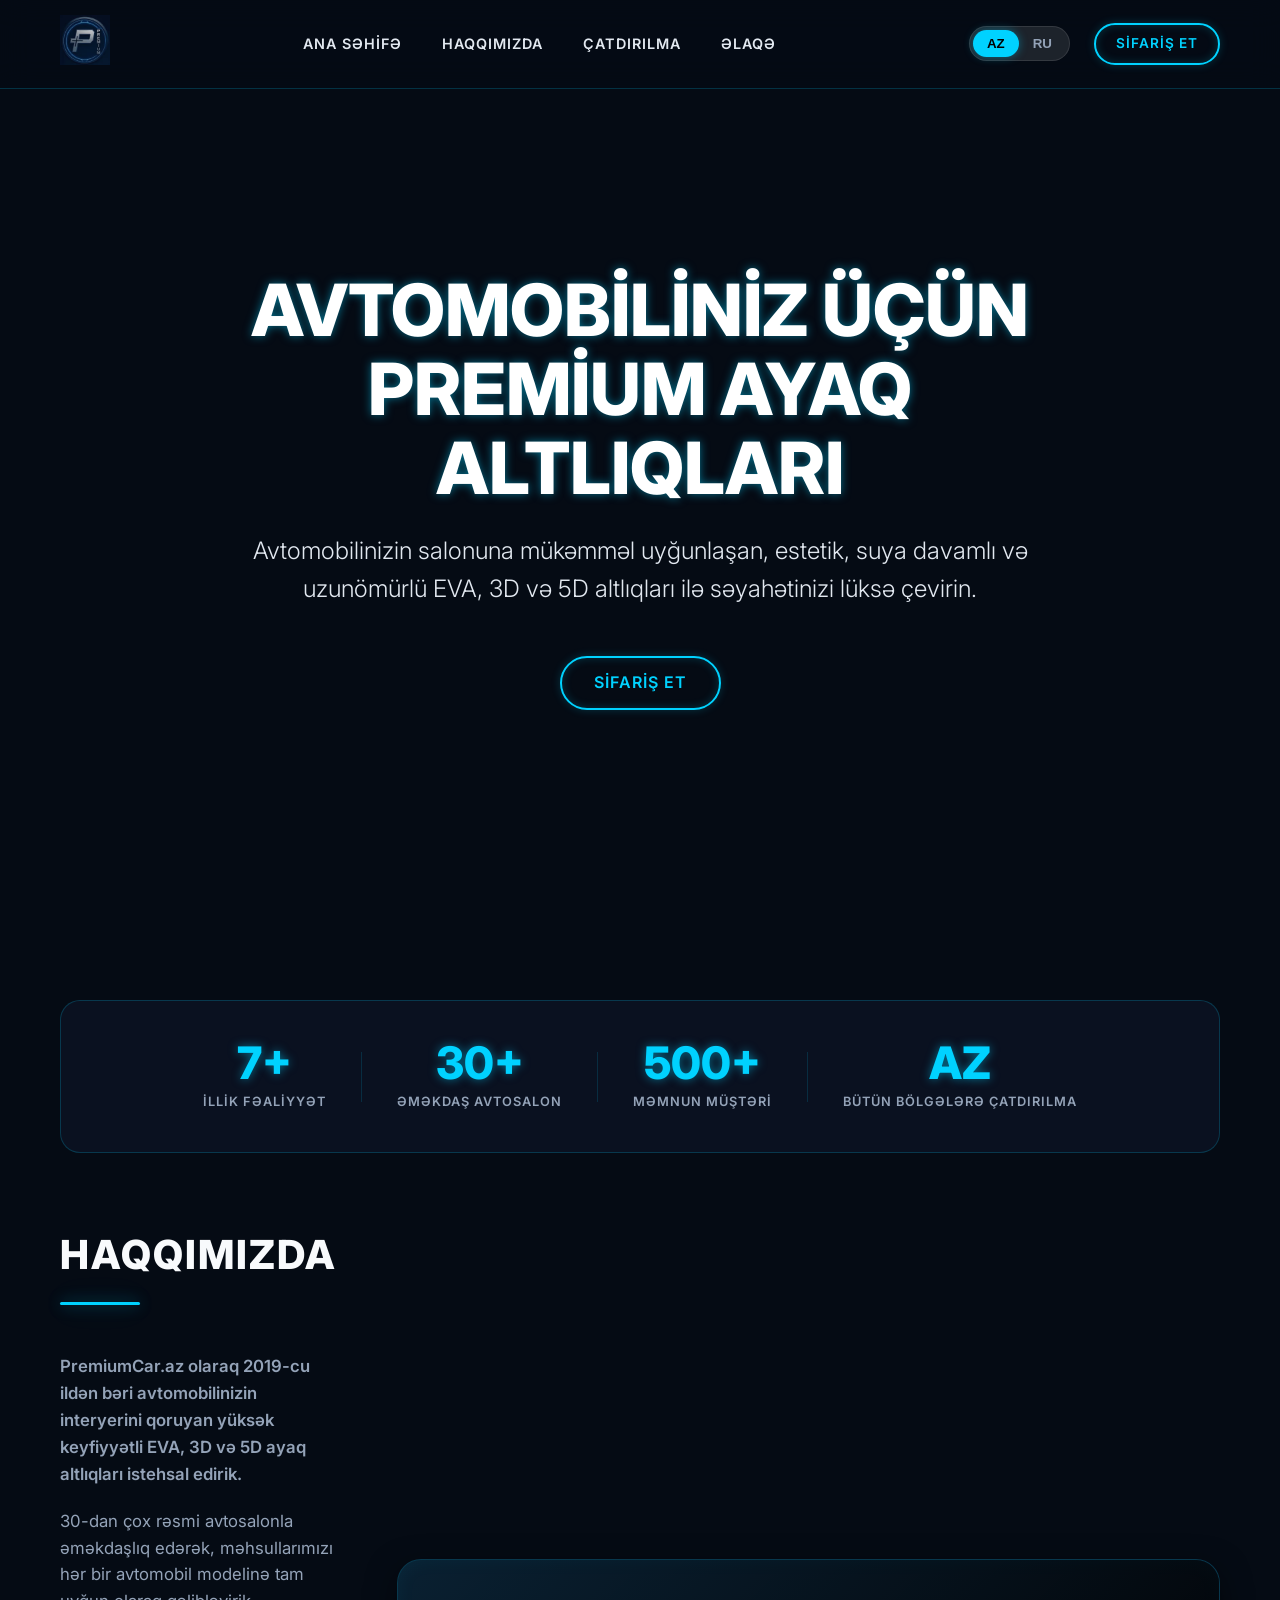
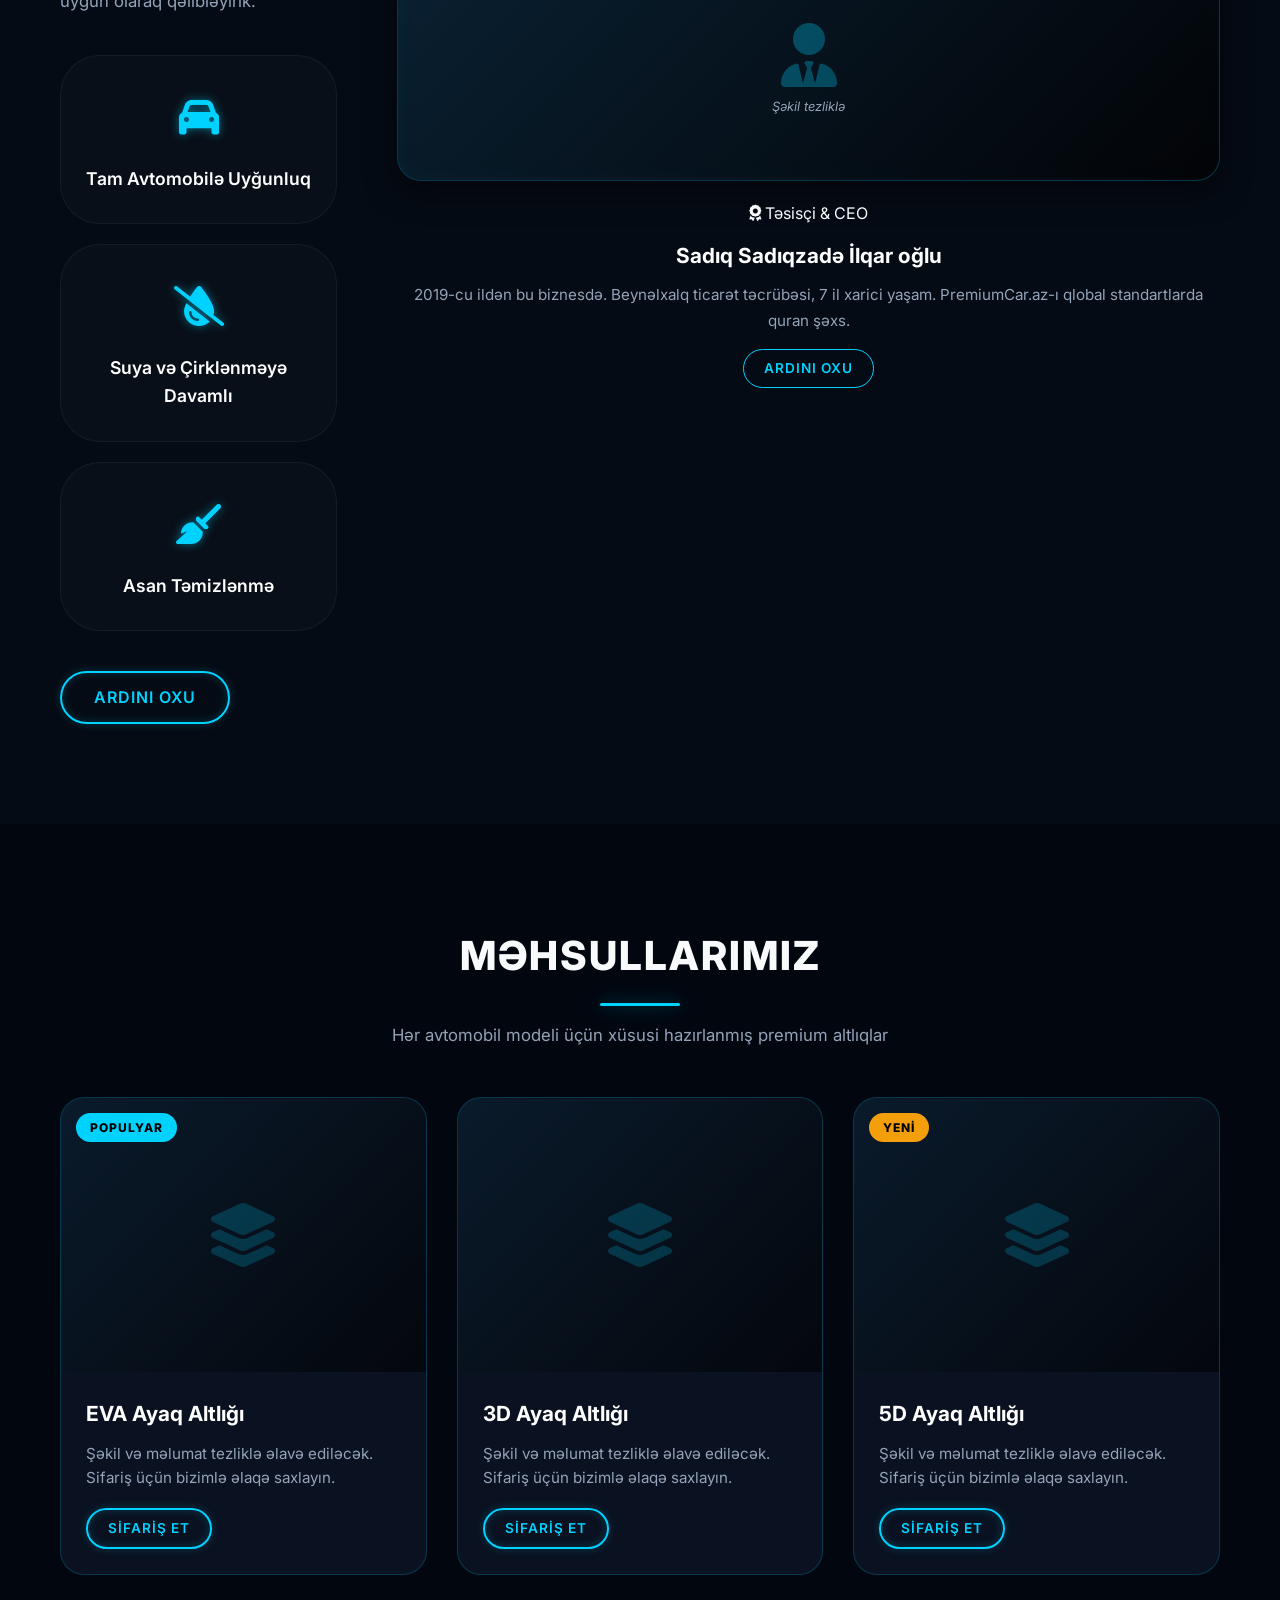
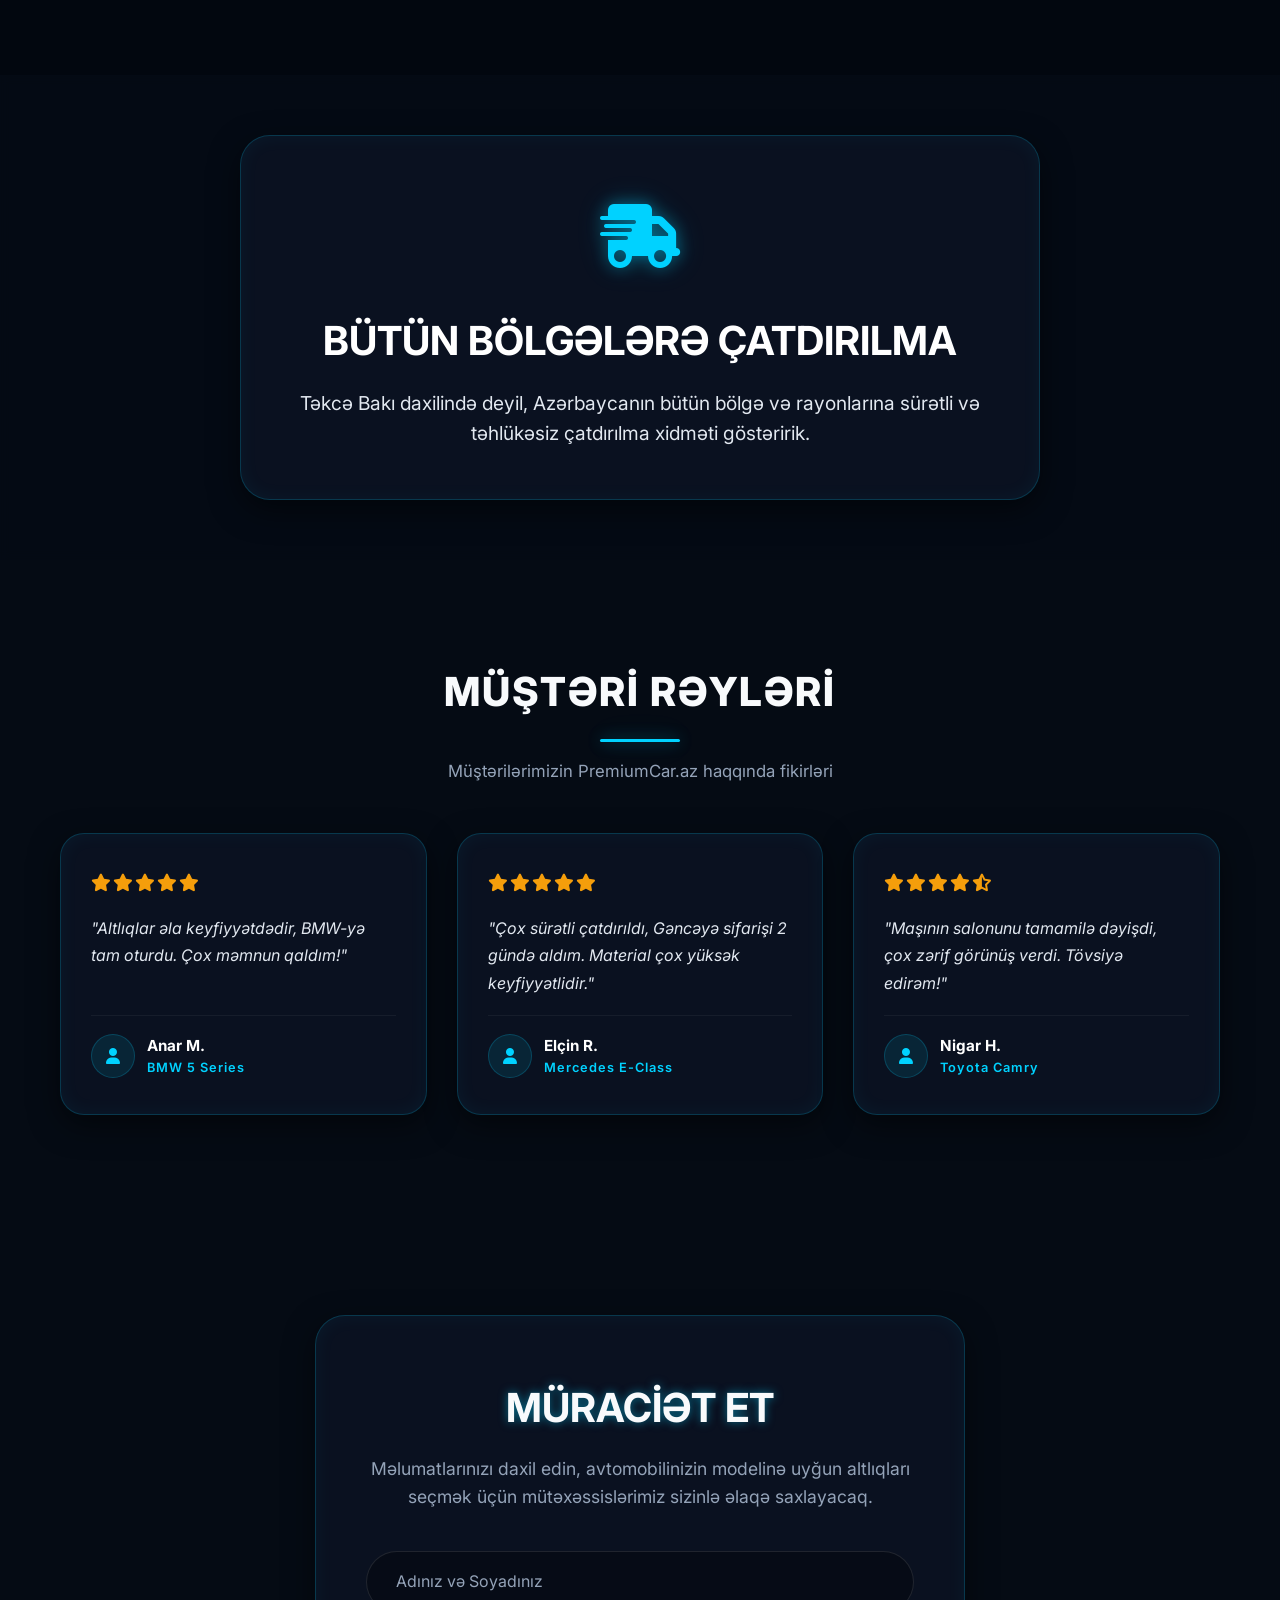
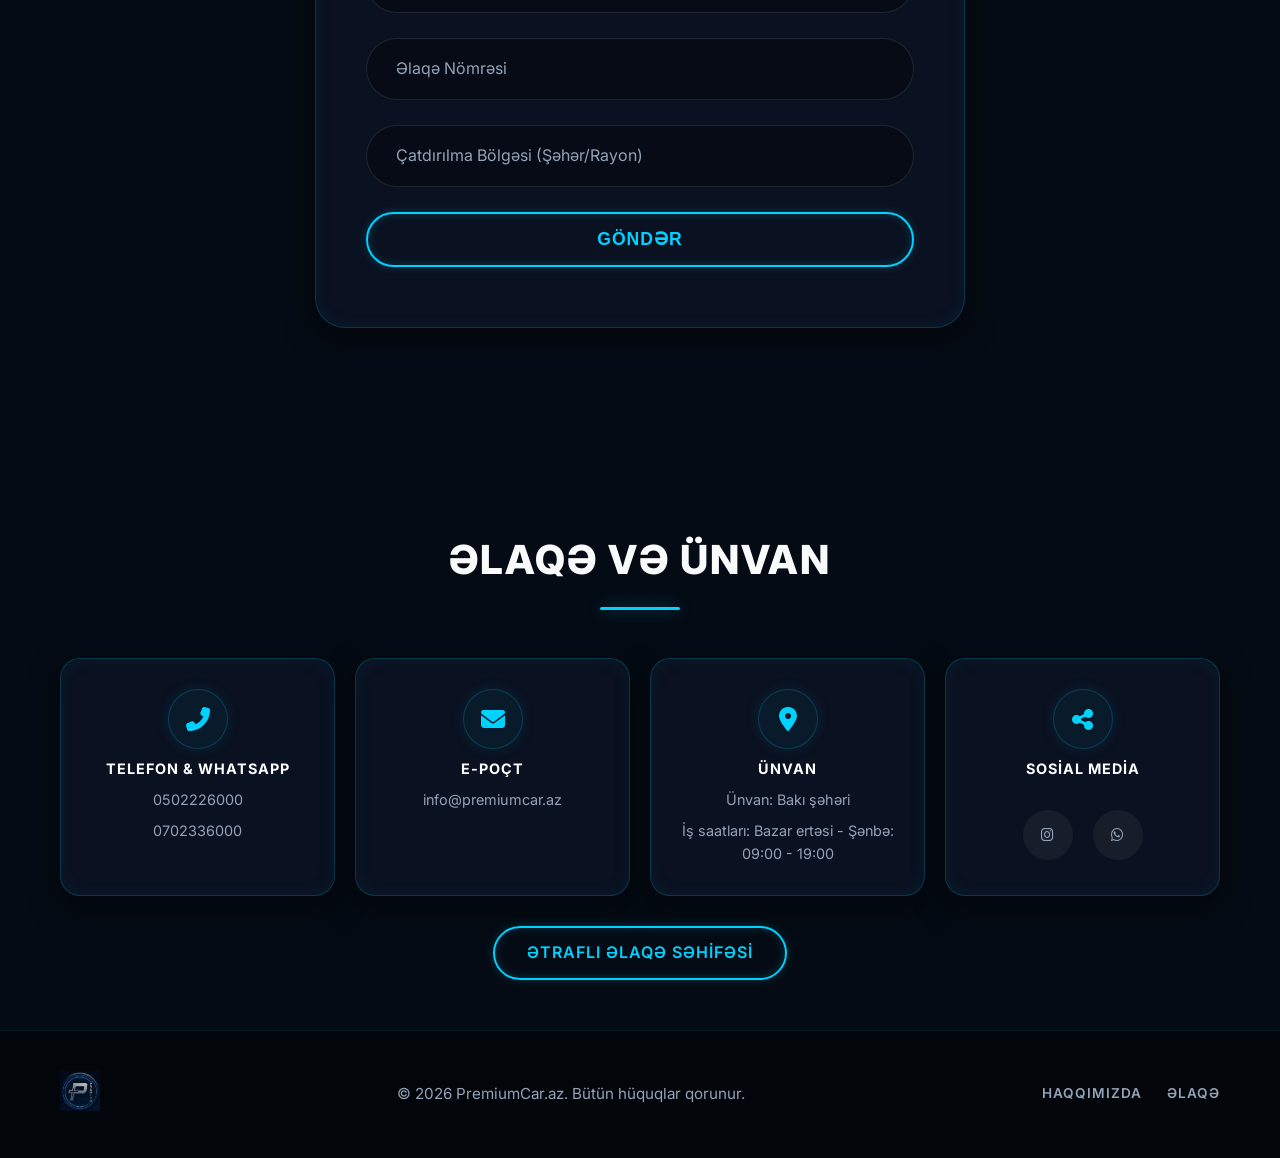
==== index.html @ 5f277016 "Initial commit with fully modernized design, new pages and sections" ====
<!DOCTYPE html>
<html lang="az">
<head>
    <meta charset="UTF-8">
    <meta name="viewport" content="width=device-width, initial-scale=1.0">
    <title>PremiumCar.az - Premium Avtomobil Ayaq Altlıqları</title>
    <meta name="description" content="Avtomobiliniz üçün xüsusi qəliblənmiş, suya davamlı və premium görünüşlü EVA və 3D/5D ayaq altlıqları. Bütün bölgələrə çatdırılma.">
    <link href="https://fonts.googleapis.com/css2?family=Inter:wght@300;400;600;800&display=swap" rel="stylesheet">
    <link rel="stylesheet" href="css/style.css">
    <link rel="stylesheet" href="https://cdnjs.cloudflare.com/ajax/libs/font-awesome/6.4.0/css/all.min.css">
</head>
<body>

    <nav class="navbar">
        <div class="container nav-container">
            <a href="index.html" class="logo">
                <img src="logopremiumcar.jpg" alt="PremiumCar.az Logo" id="brand-logo" onerror="this.style.display='none'; document.getElementById('brand-text').style.display='block';">
                <span id="brand-text" style="display:none;">PremiumCar.az</span>
            </a>
            <ul class="nav-links">
                <li><a href="#home" data-i18n="nav_home">Ana səhifə</a></li>
                <li><a href="about.html" data-i18n="nav_about">Haqqımızda</a></li>
                <li><a href="#delivery" data-i18n="nav_delivery">Çatdırılma</a></li>
                <li><a href="contact.html" data-i18n="nav_contact">Əlaqə</a></li>
            </ul>
            <div class="nav-actions">
                <div class="lang-switch">
                    <button class="lang-btn active" data-lang="az">AZ</button>
                    <button class="lang-btn" data-lang="ru">RU</button>
                </div>
                <a href="#order" class="btn-primary btn-sm" data-i18n="nav_order">Sifariş Et</a>
                <button class="mobile-menu-btn"><i class="fas fa-bars"></i></button>
            </div>
        </div>
    </nav>

    <!-- HERO -->
    <header class="hero" id="home">
        <div class="hero-overlay"></div>
        <div class="container hero-content">
            <h1 data-i18n="hero_title" class="glow-text">Avtomobiliniz Üçün Premium Ayaq Altlıqları</h1>
            <p data-i18n="hero_subtitle">Avtomobilinizin salonuna mükəmməl uyğunlaşan, estetik, suya davamlı və uzunömürlü EVA, 3D və 5D altlıqları ilə səyahətinizi lüksə çevirin.</p>
            <a href="#order" class="btn-primary btn-lg" data-i18n="hero_btn">Sifariş Et</a>
        </div>
    </header>

    <!-- HAQQIMIZDA (Ana Səhifə Preview) -->
    <section class="about dark-section" id="about">
        <div class="container">
            <!-- Stats Row -->
            <div class="home-stats">
                <div class="home-stat">
                    <span class="home-stat-num glow-text">7+</span>
                    <span class="home-stat-label" data-i18n="stat_years">İllik Fəaliyyət</span>
                </div>
                <div class="home-stat-divider"></div>
                <div class="home-stat">
                    <span class="home-stat-num glow-text">30+</span>
                    <span class="home-stat-label" data-i18n="stat_salons">Əməkdaş Avtosalon</span>
                </div>
                <div class="home-stat-divider"></div>
                <div class="home-stat">
                    <span class="home-stat-num glow-text">500+</span>
                    <span class="home-stat-label" data-i18n="stat_clients">Məmnun Müştəri</span>
                </div>
                <div class="home-stat-divider"></div>
                <div class="home-stat">
                    <span class="home-stat-num glow-text">AZ</span>
                    <span class="home-stat-label" data-i18n="stat_region">Bütün Bölgələr</span>
                </div>
            </div>

            <!-- About Content -->
            <div class="about-content">
                <div class="about-text">
                    <h2 class="section-title text-left" data-i18n="about_title">Haqqımızda</h2>
                    <p data-i18n="about_desc1" class="text-lead">PremiumCar.az olaraq 2019-cu ildən bəri avtomobilinizin interyerini qoruyan yüksək keyfiyyətli EVA, 3D və 5D ayaq altlıqları istehsal edirik.</p>
                    <p data-i18n="about_desc2">30-dan çox rəsmi avtosalonla əməkdaşlıq edərək, məhsullarımızı hər bir avtomobil modelinə tam uyğun olaraq qəlibləyirik. Ölkənin rəsmi distribyutorları ilə birgə fəaliyyət göstəririk.</p>
                    <div class="features-grid">
                        <div class="feature-card">
                            <div class="f-icon"><i class="fas fa-car"></i></div>
                            <h4 data-i18n="feat_1">Tam Avtomobilə Uyğunluq</h4>
                        </div>
                        <div class="feature-card">
                            <div class="f-icon"><i class="fas fa-tint-slash"></i></div>
                            <h4 data-i18n="feat_2">Suya və Çirklənməyə Davamlı</h4>
                        </div>
                        <div class="feature-card">
                            <div class="f-icon"><i class="fas fa-broom"></i></div>
                            <h4 data-i18n="feat_3">Asan Təmizlənmə</h4>
                        </div>
                    </div>
                    <div style="margin-top: 2.5rem;">
                        <a href="about.html" class="btn-primary" data-i18n="read_more_btn">Ardını Oxu</a>
                    </div>
                </div>

                <!-- Founder Preview -->
                <div class="founder-preview">
                    <div class="founder-preview-photo neon-border">
                        <div class="founder-preview-placeholder">
                            <i class="fas fa-user-tie"></i>
                            <span data-i18n="founder_photo_hint">Şəkil tezliklə</span>
                        </div>
                    </div>
                    <div class="founder-preview-info">
                        <div class="founder-badge" style="margin-bottom:12px;">
                            <i class="fas fa-award"></i>
                            <span data-i18n="founder_role">Təsisçi &amp; CEO</span>
                        </div>
                        <h3 class="founder-preview-name" data-i18n="about_founder_name">Sadıq Sadıqzadə İlqar oğlu</h3>
                        <p data-i18n="founder_short_bio">2019-cu ildən bu biznesdə. Beynəlxalq ticarət təcrübəsi, 7 il xarici yaşam. PremiumCar.az-ı qlobal standartlarda quran şəxs.</p>
                        <a href="about.html#founder" class="btn-outline-mini" data-i18n="read_more_btn">Ardını Oxu</a>
                    </div>
                </div>
            </div>
        </div>
    </section>

    <!-- MƏHSULLARIMIZ -->
    <section class="products-section" id="products">
        <div class="container">
            <h2 class="section-title" data-i18n="products_title">Məhsullarımız</h2>
            <p class="section-subtitle" data-i18n="products_subtitle">Hər avtomobil modeli üçün xüsusi hazırlanmış premium altlıqlar</p>
            <div class="products-grid">

                <div class="product-card-new">
                    <div class="product-img-wrap">
                        <div class="product-img-placeholder"><i class="fas fa-layer-group"></i></div>
                        <div class="product-badge" data-i18n="prod_badge_popular">Populyar</div>
                    </div>
                    <div class="product-card-body">
                        <h3 data-i18n="prod1_name">EVA Ayaq Altlığı</h3>
                        <p data-i18n="prod1_desc">Şəkil və məlumat tezliklə əlavə ediləcək. Sifariş üçün bizimlə əlaqə saxlayın.</p>
                        <a href="#order" class="btn-primary btn-sm" data-i18n="nav_order">Sifariş Et</a>
                    </div>
                </div>

                <div class="product-card-new">
                    <div class="product-img-wrap">
                        <div class="product-img-placeholder"><i class="fas fa-layer-group"></i></div>
                    </div>
                    <div class="product-card-body">
                        <h3 data-i18n="prod2_name">3D Ayaq Altlığı</h3>
                        <p data-i18n="prod2_desc">Şəkil və məlumat tezliklə əlavə ediləcək. Sifariş üçün bizimlə əlaqə saxlayın.</p>
                        <a href="#order" class="btn-primary btn-sm" data-i18n="nav_order">Sifariş Et</a>
                    </div>
                </div>

                <div class="product-card-new">
                    <div class="product-img-wrap">
                        <div class="product-img-placeholder"><i class="fas fa-layer-group"></i></div>
                        <div class="product-badge product-badge-new" data-i18n="prod_badge_new">Yeni</div>
                    </div>
                    <div class="product-card-body">
                        <h3 data-i18n="prod3_name">5D Ayaq Altlığı</h3>
                        <p data-i18n="prod3_desc">Şəkil və məlumat tezliklə əlavə ediləcək. Sifariş üçün bizimlə əlaqə saxlayın.</p>
                        <a href="#order" class="btn-primary btn-sm" data-i18n="nav_order">Sifariş Et</a>
                    </div>
                </div>

            </div>
        </div>
    </section>

    <!-- ÇATDIRILMA -->
    <section class="delivery" id="delivery">
        <div class="container">
            <div class="delivery-box neon-border">
                <div class="delivery-icon"><i class="fas fa-truck-fast"></i></div>
                <h2 data-i18n="delivery_title">Bütün Bölgələrə Çatdırılma</h2>
                <p data-i18n="delivery_desc">Təkcə Bakı daxilində deyil, Azərbaycanın bütün bölgə və rayonlarına sürətli və təhlükəsiz çatdırılma xidməti göstəririk.</p>
            </div>
        </div>
    </section>

    <!-- MÜŞTƏRİ RƏYLƏRİ -->
    <section class="reviews-section" id="reviews">
        <div class="container">
            <h2 class="section-title" data-i18n="reviews_title">Müştəri Rəyləri</h2>
            <p class="section-subtitle" data-i18n="reviews_subtitle">Müştərilərimizin PremiumCar.az haqqında fikirləri</p>
            <div class="reviews-grid">
                <div class="review-card neon-border">
                    <div class="review-stars">
                        <i class="fas fa-star"></i><i class="fas fa-star"></i><i class="fas fa-star"></i><i class="fas fa-star"></i><i class="fas fa-star"></i>
                    </div>
                    <p class="review-text" data-i18n="review1_text">"Altlıqlar əla keyfiyyətdədir, BMW-yə tam oturdu. Çox məmnun qaldım!"</p>
                    <div class="review-author">
                        <div class="review-avatar"><i class="fas fa-user"></i></div>
                        <div>
                            <div class="review-name" data-i18n="review1_name">Anar M.</div>
                            <div class="review-car" data-i18n="review1_car">BMW 5 Series</div>
                        </div>
                    </div>
                </div>
                <div class="review-card neon-border">
                    <div class="review-stars">
                        <i class="fas fa-star"></i><i class="fas fa-star"></i><i class="fas fa-star"></i><i class="fas fa-star"></i><i class="fas fa-star"></i>
                    </div>
                    <p class="review-text" data-i18n="review2_text">"Çox sürətli çatdırıldı, Gəncəyə sifarişi 2 gündə aldım. Material çox yüksək keyfiyyətlidir."</p>
                    <div class="review-author">
                        <div class="review-avatar"><i class="fas fa-user"></i></div>
                        <div>
                            <div class="review-name" data-i18n="review2_name">Elçin R.</div>
                            <div class="review-car" data-i18n="review2_car">Mercedes E-Class</div>
                        </div>
                    </div>
                </div>
                <div class="review-card neon-border">
                    <div class="review-stars">
                        <i class="fas fa-star"></i><i class="fas fa-star"></i><i class="fas fa-star"></i><i class="fas fa-star"></i><i class="fas fa-star-half-alt"></i>
                    </div>
                    <p class="review-text" data-i18n="review3_text">"Maşının salonunu tamamilə dəyişdi, çox zərif görünüş verdi. Tövsiyə edirəm!"</p>
                    <div class="review-author">
                        <div class="review-avatar"><i class="fas fa-user"></i></div>
                        <div>
                            <div class="review-name" data-i18n="review3_name">Nigar H.</div>
                            <div class="review-car" data-i18n="review3_car">Toyota Camry</div>
                        </div>
                    </div>
                </div>
            </div>
        </div>
    </section>

    <!-- SİFARİŞ -->
    <section class="order dark-section" id="order">
        <div class="container">
            <div class="order-box neon-border">
                <h2 data-i18n="order_title" class="glow-text">Müraciət Et</h2>
                <p data-i18n="order_subtitle">Məlumatlarınızı daxil edin, avtomobilinizin modelinə uyğun altlıqları seçmək üçün mütəxəssislərimiz sizinlə əlaqə saxlayacaq.</p>
                <form id="orderForm" class="order-form">
                    <div class="form-group">
                        <input type="text" id="name" required placeholder=" ">
                        <label for="name" data-i18n="form_name">Adınız və Soyadınız</label>
                    </div>
                    <div class="form-group">
                        <input type="tel" id="phone" required placeholder=" ">
                        <label for="phone" data-i18n="form_phone">Əlaqə Nömrəsi</label>
                    </div>
                    <div class="form-group">
                        <input type="text" id="region" required placeholder=" ">
                        <label for="region" data-i18n="form_region">Çatdırılma Bölgəsi (Şəhər/Rayon)</label>
                    </div>
                    <button type="submit" class="btn-primary btn-block" data-i18n="form_submit">Göndər</button>
                </form>
                <div id="toast" class="toast"><i class="fas fa-check-circle"></i> <span data-i18n="success_msg">Sifarişiniz qəbul olundu! Mütəxəssislərimiz ən qısa zamanda sizinlə əlaqə saxlayacaq.</span></div>
            </div>
        </div>
    </section>

    <!-- ƏLAQƏ (Mini) -->
    <section class="contact" id="contact">
        <div class="container">
            <h2 class="section-title" data-i18n="contact_title">Əlaqə və Ünvan</h2>
            <div class="contact-row">
                <div class="contact-card neon-border">
                    <div class="icon-box"><i class="fas fa-phone-alt"></i></div>
                    <h4>Telefon &amp; WhatsApp</h4>
                    <p><a href="tel:0502226000">0502226000</a></p>
                    <p><a href="tel:0702336000">0702336000</a></p>
                </div>
                <div class="contact-card neon-border">
                    <div class="icon-box"><i class="fas fa-envelope"></i></div>
                    <h4>E-poçt</h4>
                    <p><a href="mailto:info@premiumcar.az">info@premiumcar.az</a></p>
                </div>
                <div class="contact-card neon-border">
                    <div class="icon-box"><i class="fas fa-map-marker-alt"></i></div>
                    <h4>Ünvan</h4>
                    <p data-i18n="address_text">Bakı şəhəri</p>
                    <p data-i18n="hours_text">B.e. – Şənbə: 09:00–19:00</p>
                </div>
                <div class="contact-card neon-border">
                    <div class="icon-box"><i class="fas fa-share-alt"></i></div>
                    <h4 data-i18n="social_title">Sosial Media</h4>
                    <div class="social-links" style="justify-content:center; margin-top:12px;">
                        <a href="https://www.instagram.com/premiumcar.az/" target="_blank" class="social-icon"><i class="fab fa-instagram"></i></a>
                        <a href="https://wa.me/994502226000" target="_blank" class="social-icon"><i class="fab fa-whatsapp"></i></a>
                    </div>
                </div>
            </div>
            <div style="text-align:center; margin-top:30px;">
                <a href="contact.html" class="btn-primary" data-i18n="contact_full_page">Ətraflı Əlaqə Səhifəsi</a>
            </div>
        </div>
    </section>

    <footer>
        <div class="container">
            <div class="footer-inner">
                <div class="footer-logo">
                    <img src="logopremiumcar.jpg" alt="PremiumCar.az" style="height:40px; mix-blend-mode:screen;">
                </div>
                <p data-i18n="footer_text">© 2026 PremiumCar.az. Bütün hüquqlar qorunur.</p>
                <div class="footer-links">
                    <a href="about.html" data-i18n="nav_about">Haqqımızda</a>
                    <a href="contact.html" data-i18n="nav_contact">Əlaqə</a>
                </div>
            </div>
        </div>
    </footer>

    <script src="js/lang.js"></script>
    <script src="js/main.js"></script>
</body>
</html>
---- css/style.css ----
:root {
    --primary-color: #00d2ff;
    --primary-hover: #00b0d6;
    --secondary-color: #e2e8f0;
    --text-main: #f8fafc;
    --text-light: #94a3b8;
    --bg-dark: #050b14;
    --bg-card: #0a1120;
    --glass-bg: rgba(5, 11, 20, 0.85);
    --glass-border: rgba(0, 210, 255, 0.2);
    --neon-glow: 0 0 15px rgba(0, 210, 255, 0.4), 0 0 30px rgba(0, 210, 255, 0.2);
    --shadow-md: 0 10px 20px rgba(0, 0, 0, 0.5);
}

* {
    margin: 0;
    padding: 0;
    box-sizing: border-box;
}

body {
    font-family: 'Inter', sans-serif;
    color: var(--text-main);
    background-color: var(--bg-dark);
    line-height: 1.6;
    overflow-x: hidden;
}

a {
    text-decoration: none;
    color: inherit;
    transition: all 0.3s ease;
}

ul {
    list-style: none;
}

.container {
    width: 100%;
    max-width: 1200px;
    margin: 0 auto;
    padding: 0 20px;
}

.section-title {
    text-align: center;
    font-size: 2.5rem;
    font-weight: 800;
    margin-bottom: 3rem;
    color: var(--text-main);
    position: relative;
    text-transform: uppercase;
    letter-spacing: 2px;
}

.section-title.text-left {
    text-align: left;
}

.section-title::after {
    content: '';
    display: block;
    width: 80px;
    height: 3px;
    background: var(--primary-color);
    margin: 15px auto 0;
    border-radius: 2px;
    box-shadow: var(--neon-glow);
}

.section-title.text-left::after {
    margin: 15px 0 0 0;
}

.glow-text {
    text-shadow: 0 0 10px rgba(0, 210, 255, 0.5);
}

/* Navbar */
.navbar {
    position: fixed;
    top: 0;
    left: 0;
    width: 100%;
    background: var(--glass-bg);
    backdrop-filter: blur(15px);
    -webkit-backdrop-filter: blur(15px);
    border-bottom: 1px solid var(--glass-border);
    z-index: 1000;
    padding: 15px 0;
    transition: all 0.3s ease;
}

.nav-container {
    display: flex;
    justify-content: space-between;
    align-items: center;
}

.logo img {
    height: 50px;
    max-width: 180px;
    object-fit: contain;
    mix-blend-mode: screen;
}

#brand-text {
    font-size: 1.5rem;
    font-weight: 800;
    color: var(--primary-color);
    text-shadow: var(--neon-glow);
}

.nav-links {
    display: flex;
    gap: 2.5rem;
}

.nav-links a {
    font-weight: 600;
    color: var(--secondary-color);
    text-transform: uppercase;
    font-size: 0.9rem;
    letter-spacing: 1px;
}

.nav-links a:hover {
    color: var(--primary-color);
    text-shadow: 0 0 8px rgba(0, 210, 255, 0.6);
}

.nav-actions {
    display: flex;
    align-items: center;
    gap: 1.5rem;
}

.lang-switch {
    display: flex;
    background: rgba(255, 255, 255, 0.1);
    border-radius: 20px;
    padding: 3px;
    border: 1px solid rgba(255, 255, 255, 0.1);
}

.lang-btn {
    background: none;
    border: none;
    padding: 6px 14px;
    border-radius: 18px;
    font-weight: 600;
    cursor: pointer;
    color: var(--text-light);
    transition: all 0.3s;
}

.lang-btn.active {
    background: var(--primary-color);
    color: #000;
    box-shadow: 0 0 10px rgba(0, 210, 255, 0.4);
}

.btn-primary {
    background: transparent;
    color: var(--primary-color);
    padding: 12px 32px;
    border-radius: 50px;
    font-weight: 600;
    display: inline-block;
    border: 2px solid var(--primary-color);
    cursor: pointer;
    transition: all 0.3s;
    text-transform: uppercase;
    letter-spacing: 1px;
    box-shadow: 0 0 10px rgba(0, 210, 255, 0.2) inset, 0 0 10px rgba(0, 210, 255, 0.2);
}

.btn-primary:hover {
    background: var(--primary-color);
    color: #000;
    box-shadow: 0 0 20px rgba(0, 210, 255, 0.6);
    transform: translateY(-2px);
}

.btn-sm {
    padding: 8px 20px;
    font-size: 0.85rem;
}

.btn-block {
    width: 100%;
    text-align: center;
    padding: 15px;
    font-size: 1.1rem;
}

.mobile-menu-btn {
    display: none;
    background: none;
    border: none;
    font-size: 1.8rem;
    color: var(--primary-color);
    cursor: pointer;
}

/* Hero Section */
.hero {
    height: 100vh;
    min-height: 700px;
    background: url('https://images.unsplash.com/photo-1603584173870-7f23fdae1b7a?ixlib=rb-4.0.3&auto=format&fit=crop&w=1920&q=80') center/cover no-repeat;
    position: relative;
    display: flex;
    align-items: center;
    justify-content: center;
    text-align: center;
    padding-top: 80px;
}

.hero-overlay {
    position: absolute;
    top: 0;
    left: 0;
    width: 100%;
    height: 100%;
    background: radial-gradient(circle at center, rgba(5, 11, 20, 0.6) 0%, rgba(5, 11, 20, 0.95) 100%);
}

.hero-content {
    position: relative;
    z-index: 1;
    max-width: 900px;
}

.hero h1 {
    font-size: 4.5rem;
    font-weight: 800;
    margin-bottom: 1.5rem;
    line-height: 1.1;
    text-transform: uppercase;
    color: #fff;
    animation: fadeInUp 1s ease;
}

.hero p {
    font-size: 1.5rem;
    margin-bottom: 3rem;
    color: var(--secondary-color);
    font-weight: 300;
    animation: fadeInUp 1s ease 0.2s;
    animation-fill-mode: both;
}

/* Dark Sections */
.dark-section {
    padding: 100px 0;
    background: var(--bg-dark);
}

.neon-border {
    border: 1px solid var(--glass-border);
    box-shadow: inset 0 0 20px rgba(0, 210, 255, 0.05), 0 10px 30px rgba(0,0,0,0.5);
    background: var(--bg-card);
    border-radius: 12px;
}

/* About Section */
.about-content {
    display: flex;
    align-items: center;
    gap: 60px;
}

.about-text {
    flex: 1;
}

.text-lead {
    font-size: 1.25rem;
    color: #fff;
    margin-bottom: 20px;
    font-weight: 600;
}

.about-text p {
    margin-bottom: 20px;
    color: var(--text-light);
    font-size: 1.05rem;
}

.features-grid {
    display: grid;
    grid-template-columns: repeat(auto-fit, minmax(200px, 1fr));
    gap: 20px;
    margin-top: 40px;
}

.feature-card {
    background: rgba(255,255,255,0.02);
    padding: 30px 25px;
    border-radius: 40px;
    border: 1px solid rgba(255,255,255,0.05);
    text-align: center;
    transition: all 0.3s;
}

.feature-card:hover {
    border-color: var(--primary-color);
    box-shadow: var(--neon-glow);
    transform: translateY(-5px);
}

.f-icon {
    font-size: 2.5rem;
    color: var(--primary-color);
    margin-bottom: 15px;
    text-shadow: 0 0 10px rgba(0,210,255,0.5);
}

.feature-card h4 {
    color: #fff;
    font-size: 1.1rem;
    font-weight: 600;
}

.about-image {
    flex: 1;
}

.image-placeholder {
    width: 100%;
    height: 450px;
    display: flex;
    align-items: center;
    justify-content: center;
    background: linear-gradient(135deg, rgba(0,210,255,0.1), rgba(0,0,0,0.8));
    position: relative;
    overflow: hidden;
    border-radius: 30px;
}

.image-placeholder::before {
    content: '';
    position: absolute;
    width: 200%;
    height: 100%;
    background: linear-gradient(to right, transparent, rgba(0,210,255,0.1), transparent);
    animation: shine 4s infinite linear;
}

.glow-icon {
    font-size: 8rem;
    color: rgba(0,210,255,0.2);
    text-shadow: var(--neon-glow);
}

/* Delivery Section */
.delivery {
    padding: 60px 0;
    background: url('https://images.unsplash.com/photo-1555520849-c09a8eb744fe?ixlib=rb-4.0.3&auto=format&fit=crop&w=1920&q=80') center/cover no-repeat;
    position: relative;
}

.delivery::before {
    content: '';
    position: absolute;
    top: 0; left: 0; width: 100%; height: 100%;
    background: rgba(5, 11, 20, 0.85);
    backdrop-filter: blur(5px);
}

.delivery-box {
    position: relative;
    max-width: 800px;
    margin: 0 auto;
    padding: 50px;
    text-align: center;
    z-index: 1;
    border-radius: 30px;
}

.delivery-icon {
    font-size: 4rem;
    color: var(--primary-color);
    margin-bottom: 20px;
    text-shadow: var(--neon-glow);
}

.delivery-box h2 {
    font-size: 2.5rem;
    color: #fff;
    margin-bottom: 15px;
    text-transform: uppercase;
}

.delivery-box p {
    font-size: 1.2rem;
    color: var(--secondary-color);
}

/* Order Section */
.order {
    padding: 100px 0;
}

.order-box {
    max-width: 650px;
    margin: 0 auto;
    padding: 60px 50px;
    text-align: center;
    border-radius: 30px;
}

.order-box h2 {
    font-size: 2.5rem;
    margin-bottom: 15px;
    text-transform: uppercase;
}

.order-box p {
    color: var(--text-light);
    margin-bottom: 40px;
    font-size: 1.1rem;
}

.order-form {
    display: flex;
    flex-direction: column;
    gap: 25px;
}

.form-group {
    position: relative;
}

.form-group input {
    width: 100%;
    padding: 20px 25px;
    border: 1px solid rgba(255,255,255,0.1);
    border-radius: 50px;
    font-size: 1rem;
    font-family: inherit;
    background: rgba(0,0,0,0.3);
    color: #fff;
    transition: all 0.3s;
    outline: none;
}

.form-group input:focus {
    border-color: var(--primary-color);
    background: rgba(0,210,255,0.05);
    box-shadow: 0 0 10px rgba(0,210,255,0.2);
}

.form-group label {
    position: absolute;
    left: 25px;
    top: 50%;
    transform: translateY(-50%);
    color: var(--text-light);
    pointer-events: none;
    transition: all 0.3s;
    background: transparent;
    padding: 0 5px;
}

.form-group input:focus ~ label,
.form-group input:not(:placeholder-shown) ~ label {
    top: 0;
    font-size: 0.85rem;
    color: var(--primary-color);
    background: var(--bg-card);
    font-weight: 600;
    letter-spacing: 1px;
    border-radius: 10px;
}

.toast {
    display: flex;
    align-items: center;
    justify-content: center;
    gap: 10px;
    background: rgba(0, 210, 255, 0.1);
    border: 1px solid var(--primary-color);
    color: var(--primary-color);
    padding: 15px 20px;
    border-radius: 4px;
    margin-top: 20px;
    font-weight: 600;
    opacity: 0;
    transform: translateY(20px);
    transition: all 0.4s ease;
    pointer-events: none;
    position: absolute;
    width: 100%;
    box-shadow: var(--neon-glow);
}

.toast.show {
    opacity: 1;
    transform: translateY(0);
    position: relative;
}

/* Contact Section */
.contact {
    padding: 100px 0 50px;
    background: var(--bg-dark);
}

.contact-info {
    max-width: 800px;
    margin: 0 auto;
    padding: 50px;
    display: grid;
    grid-template-columns: repeat(auto-fit, minmax(250px, 1fr));
    gap: 40px;
    border-radius: 30px;
}

.contact-item {
    display: flex;
    flex-direction: column;
    align-items: center;
    text-align: center;
    gap: 15px;
}

.icon-box {
    width: 60px;
    height: 60px;
    background: rgba(0,210,255,0.05);
    color: var(--primary-color);
    border-radius: 50%;
    display: flex;
    align-items: center;
    justify-content: center;
    font-size: 1.5rem;
    border: 1px solid rgba(0,210,255,0.2);
    box-shadow: 0 0 15px rgba(0,210,255,0.1);
    transition: all 0.3s;
}

.contact-item:hover .icon-box {
    background: var(--primary-color);
    color: #000;
    box-shadow: var(--neon-glow);
    transform: scale(1.1);
}

.contact-item h4 {
    font-size: 1.1rem;
    color: #fff;
    text-transform: uppercase;
    letter-spacing: 1px;
}

.contact-item p, .contact-item a {
    color: var(--text-light);
}

.contact-item a:hover {
    color: var(--primary-color);
}

.social-links {
    grid-column: 1 / -1;
    display: flex;
    justify-content: center;
    gap: 20px;
    margin-top: 10px;
    padding-top: 10px;
}

.social-icon {
    width: 50px;
    height: 50px;
    background: rgba(255,255,255,0.05);
    border-radius: 50%;
    display: flex;
    align-items: center;
    justify-content: center;
    font-size: 1.5rem;
    color: var(--secondary-color);
    transition: all 0.3s;
    border: 1px solid transparent;
}

.social-icon:hover {
    background: rgba(0,210,255,0.1);
    border-color: var(--primary-color);
    color: var(--primary-color);
    box-shadow: var(--neon-glow);
    transform: translateY(-5px);
}

/* Footer */
footer {
    background: #02050a;
    color: var(--text-light);
    padding: 40px 0;
    border-top: 1px solid rgba(0, 210, 255, 0.1);
    font-size: 0.95rem;
}

.footer-inner {
    display: flex;
    align-items: center;
    justify-content: space-between;
    gap: 20px;
    flex-wrap: wrap;
}

.footer-links { display: flex; gap: 25px; }
.footer-links a { color: var(--text-light); font-size: 0.85rem; font-weight: 600; letter-spacing: 1px; text-transform: uppercase; transition: color 0.3s; }
.footer-links a:hover { color: var(--primary-color); }

/* HOME STATS */
.home-stats {
    display: flex;
    align-items: center;
    justify-content: center;
    background: var(--bg-card);
    border: 1px solid var(--glass-border);
    border-radius: 20px;
    padding: 30px 20px;
    margin-bottom: 70px;
    flex-wrap: wrap;
}

.home-stat { display: flex; flex-direction: column; align-items: center; padding: 10px 35px; gap: 6px; }
.home-stat-num { font-size: 2.8rem; font-weight: 800; color: var(--primary-color); line-height: 1; }
.home-stat-label { font-size: 0.8rem; color: var(--text-light); text-transform: uppercase; letter-spacing: 1px; font-weight: 600; text-align: center; }
.home-stat-divider { width: 1px; height: 50px; background: rgba(0,210,255,0.15); }

/* FOUNDER PREVIEW */
.founder-preview { display: flex; flex-direction: column; gap: 20px; align-items: center; }
.founder-preview-photo { width: 100%; border-radius: 24px; overflow: hidden; }
.founder-preview-placeholder { width: 100%; min-height: 220px; display: flex; flex-direction: column; align-items: center; justify-content: center; gap: 10px; background: linear-gradient(135deg, rgba(0,210,255,0.08), rgba(0,0,0,0.8)); padding: 30px; }
.founder-preview-placeholder i { font-size: 4rem; color: rgba(0,210,255,0.3); }
.founder-preview-placeholder span { font-size: 0.8rem; color: var(--text-light); font-style: italic; }
.founder-preview-info { text-align: center; }
.founder-preview-name { font-size: 1.3rem; font-weight: 700; color: #fff; margin-bottom: 10px; }
.founder-preview-info p { color: var(--text-light); font-size: 0.95rem; line-height: 1.7; margin-bottom: 15px; }
.btn-outline-mini { display: inline-block; padding: 8px 20px; border: 1px solid var(--primary-color); border-radius: 50px; color: var(--primary-color); font-size: 0.85rem; font-weight: 600; letter-spacing: 1px; text-transform: uppercase; transition: all 0.3s; }
.btn-outline-mini:hover { background: var(--primary-color); color: #000; }

/* PRODUCTS SECTION */
.products-section { padding: 100px 0; background: #02070f; }
.section-subtitle { text-align: center; color: var(--text-light); font-size: 1.05rem; margin-top: -2rem; margin-bottom: 3rem; }
.products-grid { display: grid; grid-template-columns: repeat(auto-fit, minmax(300px, 1fr)); gap: 30px; }
.product-card-new { background: var(--bg-card); border: 1px solid var(--glass-border); border-radius: 24px; overflow: hidden; transition: all 0.4s ease; }
.product-card-new:hover { transform: translateY(-8px); border-color: rgba(0,210,255,0.4); box-shadow: 0 20px 40px rgba(0,210,255,0.08); }
.product-img-wrap { position: relative; aspect-ratio: 4/3; overflow: hidden; }
.product-img-placeholder { width: 100%; height: 100%; background: linear-gradient(135deg, rgba(0,210,255,0.05), rgba(0,0,0,0.6)); display: flex; align-items: center; justify-content: center; font-size: 4rem; color: rgba(0,210,255,0.2); }
.product-img-wrap img { width: 100%; height: 100%; object-fit: cover; transition: transform 0.5s ease; }
.product-card-new:hover .product-img-wrap img { transform: scale(1.05); }
.product-badge { position: absolute; top: 15px; left: 15px; background: var(--primary-color); color: #000; font-size: 0.75rem; font-weight: 800; padding: 5px 14px; border-radius: 50px; text-transform: uppercase; letter-spacing: 1px; }
.product-badge-new { background: #f59e0b; }
.product-card-body { padding: 25px; display: flex; flex-direction: column; gap: 12px; }
.product-card-body h3 { font-size: 1.3rem; font-weight: 700; color: #fff; }
.product-card-body p { color: var(--text-light); font-size: 0.95rem; line-height: 1.6; flex: 1; }
.product-card-body .btn-primary { align-self: flex-start; margin-top: 5px; }

/* REVIEWS */
.reviews-section { padding: 100px 0; background: var(--bg-dark); }
.reviews-grid { display: grid; grid-template-columns: repeat(auto-fit, minmax(300px, 1fr)); gap: 30px; }
.review-card { padding: 35px 30px; border-radius: 24px; display: flex; flex-direction: column; gap: 18px; transition: all 0.3s; }
.review-card:hover { transform: translateY(-5px); border-color: rgba(0,210,255,0.4); }
.review-stars { color: #f59e0b; font-size: 1.1rem; letter-spacing: 2px; }
.review-text { color: #e2e8f0; font-size: 1rem; line-height: 1.7; font-style: italic; flex: 1; }
.review-author { display: flex; align-items: center; gap: 12px; border-top: 1px solid rgba(255,255,255,0.05); padding-top: 18px; }
.review-avatar { width: 44px; height: 44px; border-radius: 50%; background: rgba(0,210,255,0.1); border: 1px solid rgba(0,210,255,0.2); display: flex; align-items: center; justify-content: center; color: var(--primary-color); flex-shrink: 0; }
.review-name { font-weight: 700; color: #fff; font-size: 0.95rem; }
.review-car { color: var(--primary-color); font-size: 0.8rem; font-weight: 600; letter-spacing: 1px; }

/* CONTACT ROW homepage */
.contact-row { display: grid; grid-template-columns: repeat(4, 1fr); gap: 20px; margin-bottom: 30px; }
.contact-card { padding: 30px 20px; border-radius: 20px; text-align: center; display: flex; flex-direction: column; align-items: center; gap: 8px; transition: all 0.3s; }
.contact-card:hover { transform: translateY(-5px); border-color: rgba(0,210,255,0.4); }
.contact-card h4 { font-size: 0.9rem; color: #fff; text-transform: uppercase; letter-spacing: 1px; font-weight: 700; }
.contact-card p, .contact-card a { color: var(--text-light); font-size: 0.9rem; }
.contact-card a:hover { color: var(--primary-color); }

/* CONTACT PAGE */
.contact-page-grid { display: grid; grid-template-columns: repeat(4, 1fr); gap: 20px; margin-bottom: 40px; }
.contact-page-card { padding: 40px 20px; border-radius: 24px; text-align: center; display: flex; flex-direction: column; align-items: center; gap: 10px; transition: all 0.4s; }
.contact-page-card:hover { transform: translateY(-8px); border-color: rgba(0,210,255,0.4); box-shadow: 0 20px 40px rgba(0,210,255,0.08); }
.icon-box-lg { width: 70px; height: 70px; background: rgba(0,210,255,0.08); border: 1px solid rgba(0,210,255,0.2); border-radius: 50%; display: flex; align-items: center; justify-content: center; font-size: 1.8rem; color: var(--primary-color); margin-bottom: 10px; transition: all 0.3s; }
.contact-page-card:hover .icon-box-lg { background: var(--primary-color); color: #000; box-shadow: var(--neon-glow); }
.contact-page-card h3 { font-size: 1.1rem; color: #fff; font-weight: 700; text-transform: uppercase; letter-spacing: 1px; }
.contact-page-card p, .contact-page-card a { color: var(--text-light); font-size: 0.9rem; }
.contact-page-card a:hover { color: var(--primary-color); }
.contact-bottom-grid { display: grid; grid-template-columns: 1fr 1.5fr; gap: 25px; min-height: 350px; }
.contact-hours { padding: 40px 35px; border-radius: 24px; display: flex; flex-direction: column; gap: 15px; }
.contact-hours h3 { font-size: 1.2rem; font-weight: 700; color: #fff; text-transform: uppercase; letter-spacing: 1px; }
.hours-row { display: flex; justify-content: space-between; align-items: center; padding: 10px 0; border-bottom: 1px solid rgba(255,255,255,0.05); color: var(--text-light); font-size: 0.9rem; }
.hours-row.closed { opacity: 0.5; }
.hours-time { color: var(--primary-color); font-weight: 700; }
.address-info { display: flex; align-items: center; gap: 10px; color: var(--text-light); font-size: 0.9rem; margin-top: auto; padding-top: 15px; border-top: 1px solid rgba(255,255,255,0.05); }
.contact-map { border-radius: 24px; overflow: hidden; min-height: 350px; }
.contact-map iframe { width: 100%; height: 100%; display: block; }

/* Animations */
@keyframes fadeInUp {
    from { opacity: 0; transform: translateY(40px); }
    to { opacity: 1; transform: translateY(0); }
}

@keyframes shine {
    to { left: 100%; }
}

/* Responsive Design */
@media (max-width: 992px) {
    .about-content {
        flex-direction: column;
    }
    .hero h1 {
        font-size: 3.5rem;
    }
}

@media (max-width: 768px) {
    .nav-links {
        display: none;
        position: fixed;
        top: 80px;
        left: 0;
        width: 100%;
        height: calc(100vh - 80px);
        background: rgba(5, 11, 20, 0.98);
        backdrop-filter: blur(20px);
        flex-direction: column;
        align-items: center;
        justify-content: center;
        gap: 3rem;
        z-index: 999;
        border-top: 1px solid var(--glass-border);
    }

    .nav-links.active {
        display: flex;
    }

    .nav-links a {
        font-size: 1.6rem;
        letter-spacing: 3px;
        opacity: 0;
        transform: translateY(20px);
        animation: fadeInUp 0.5s forwards;
    }

    .nav-links.active a:nth-child(1) { animation-delay: 0.1s; }
    .nav-links.active a:nth-child(2) { animation-delay: 0.2s; }
    .nav-links.active a:nth-child(3) { animation-delay: 0.3s; }
    .nav-links.active a:nth-child(4) { animation-delay: 0.4s; }

    .nav-actions .btn-sm {
        display: none;
    }

    .mobile-menu-btn {
        display: block;
    }

    .hero h1 {
        font-size: 2.4rem;
    }

    .hero p {
        font-size: 1.1rem;
    }

    .order-box {
        padding: 40px 20px;
    }

    .section-title {
        font-size: 1.8rem;
    }

    .delivery-box {
        padding: 40px 25px;
    }

    .contact-info {
        padding: 30px 20px;
        grid-template-columns: 1fr;
    }

    .about-content {
        flex-direction: column;
    }

    .features-grid {
        grid-template-columns: 1fr;
    }
}
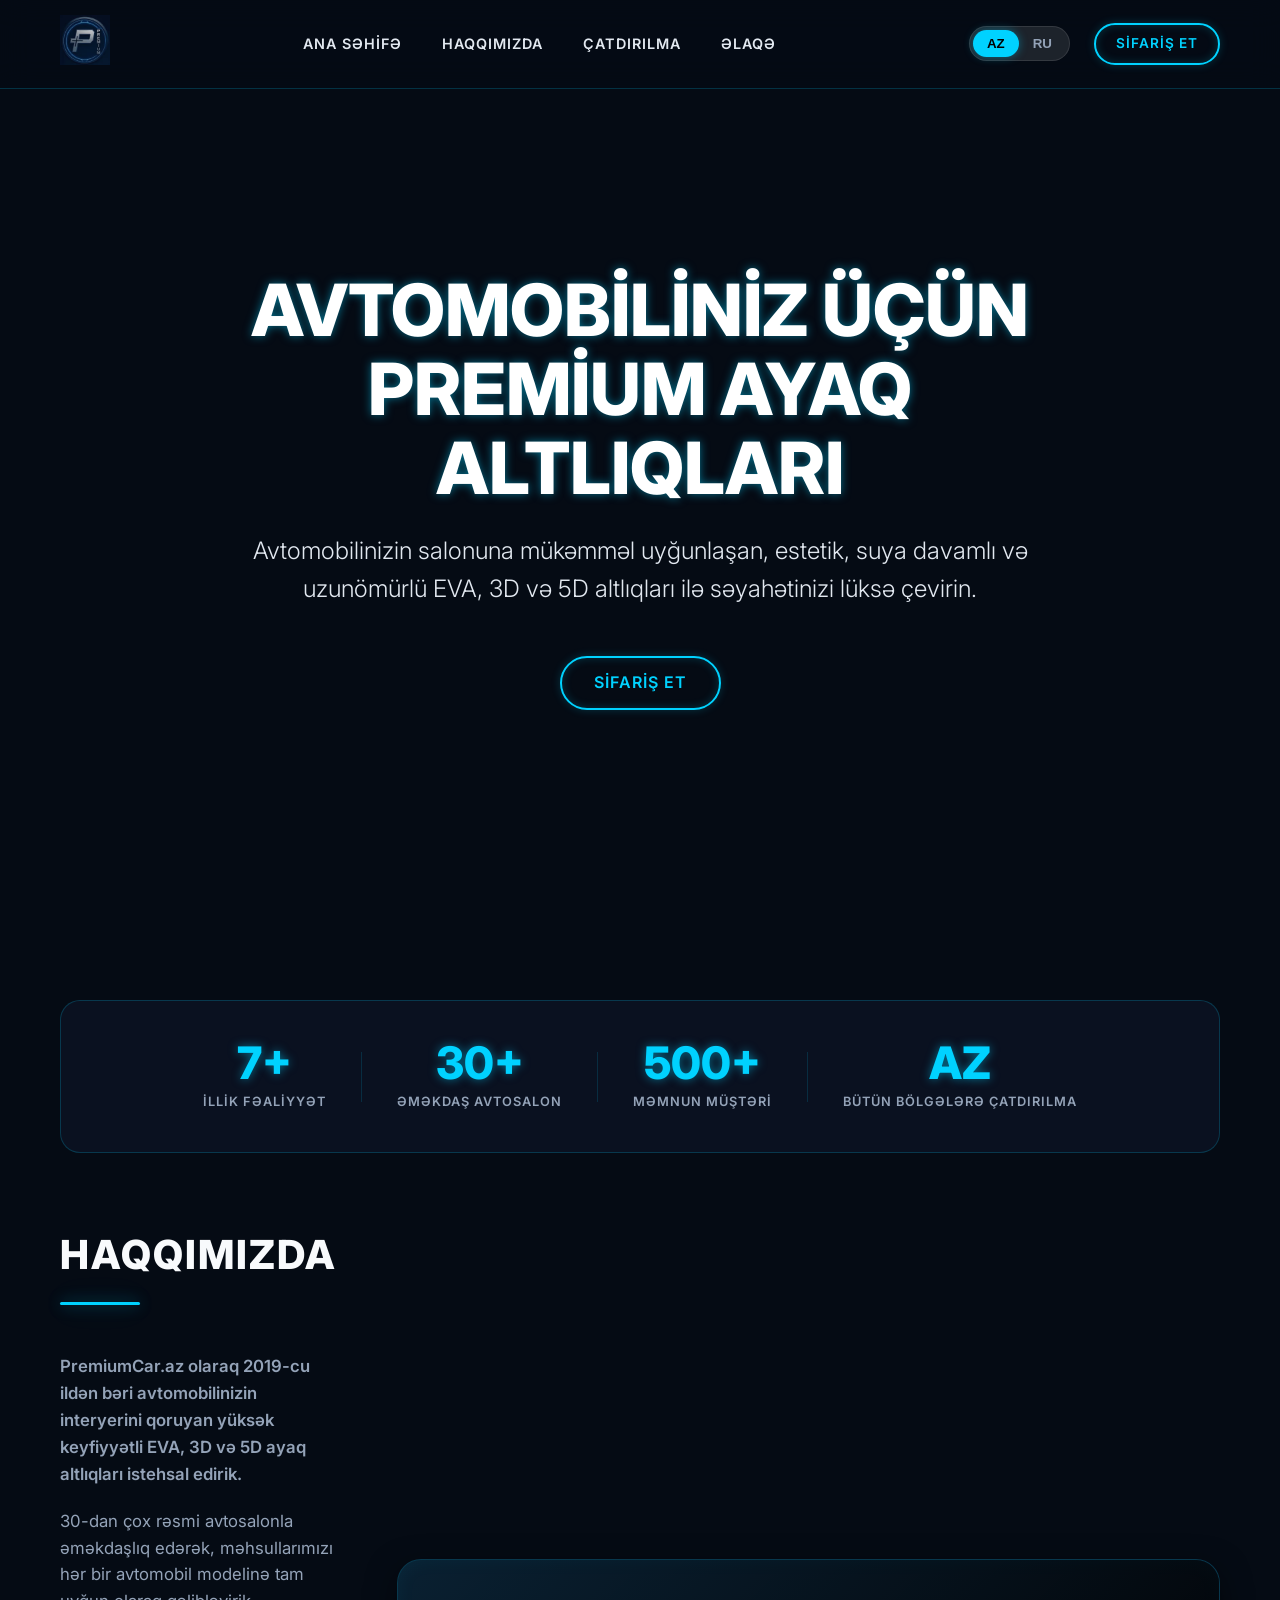
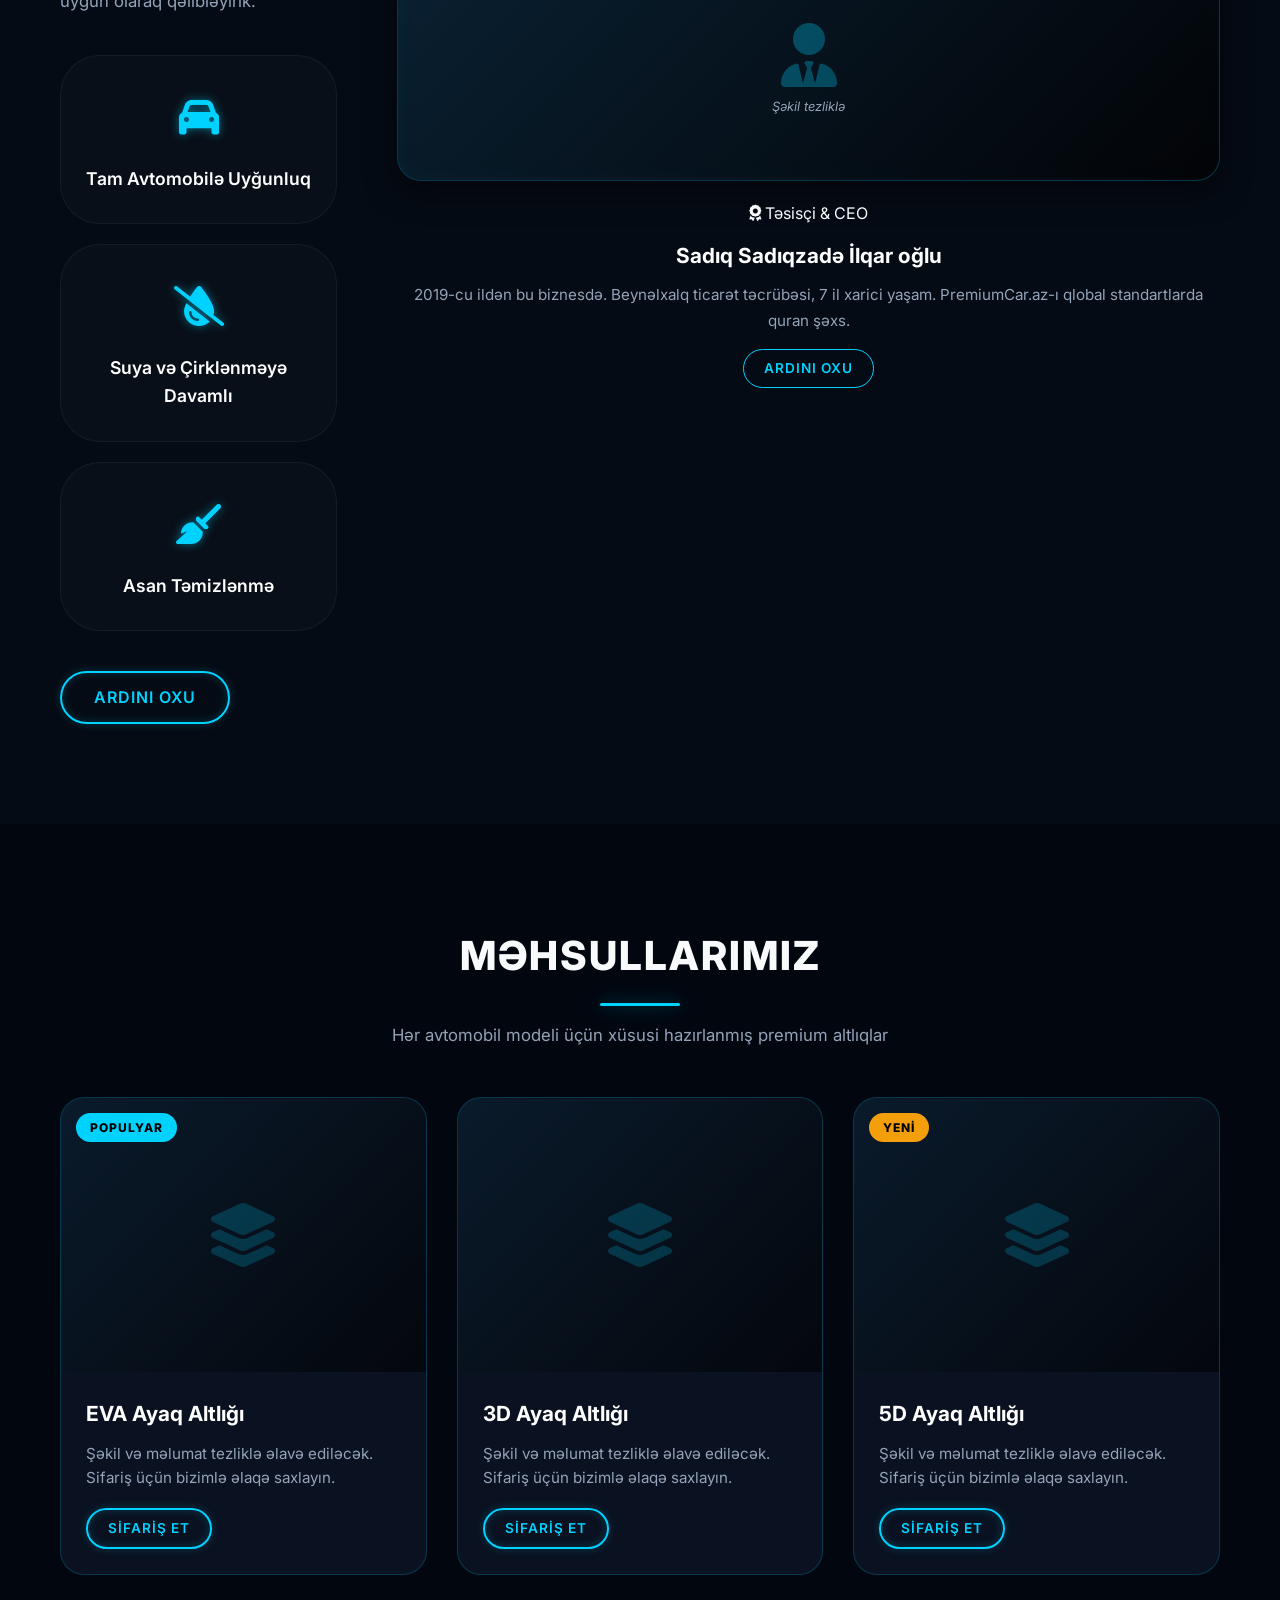
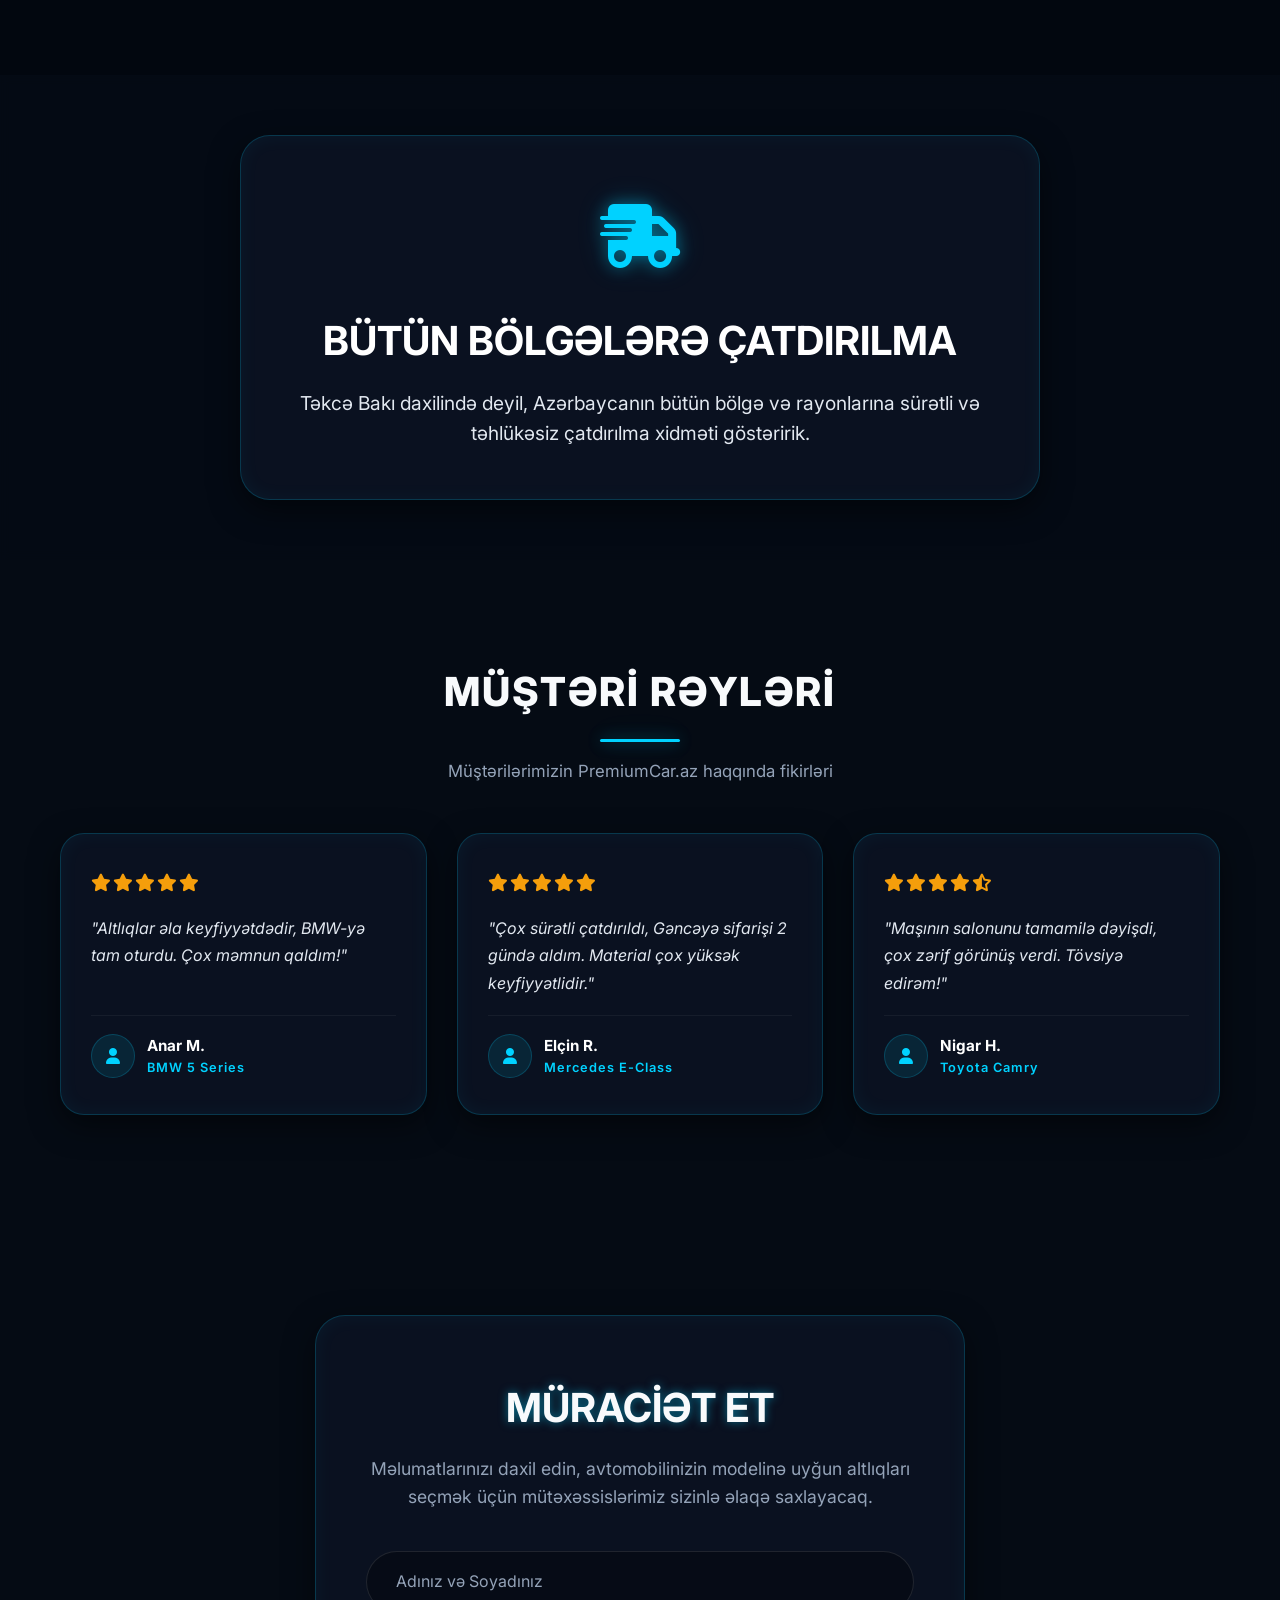
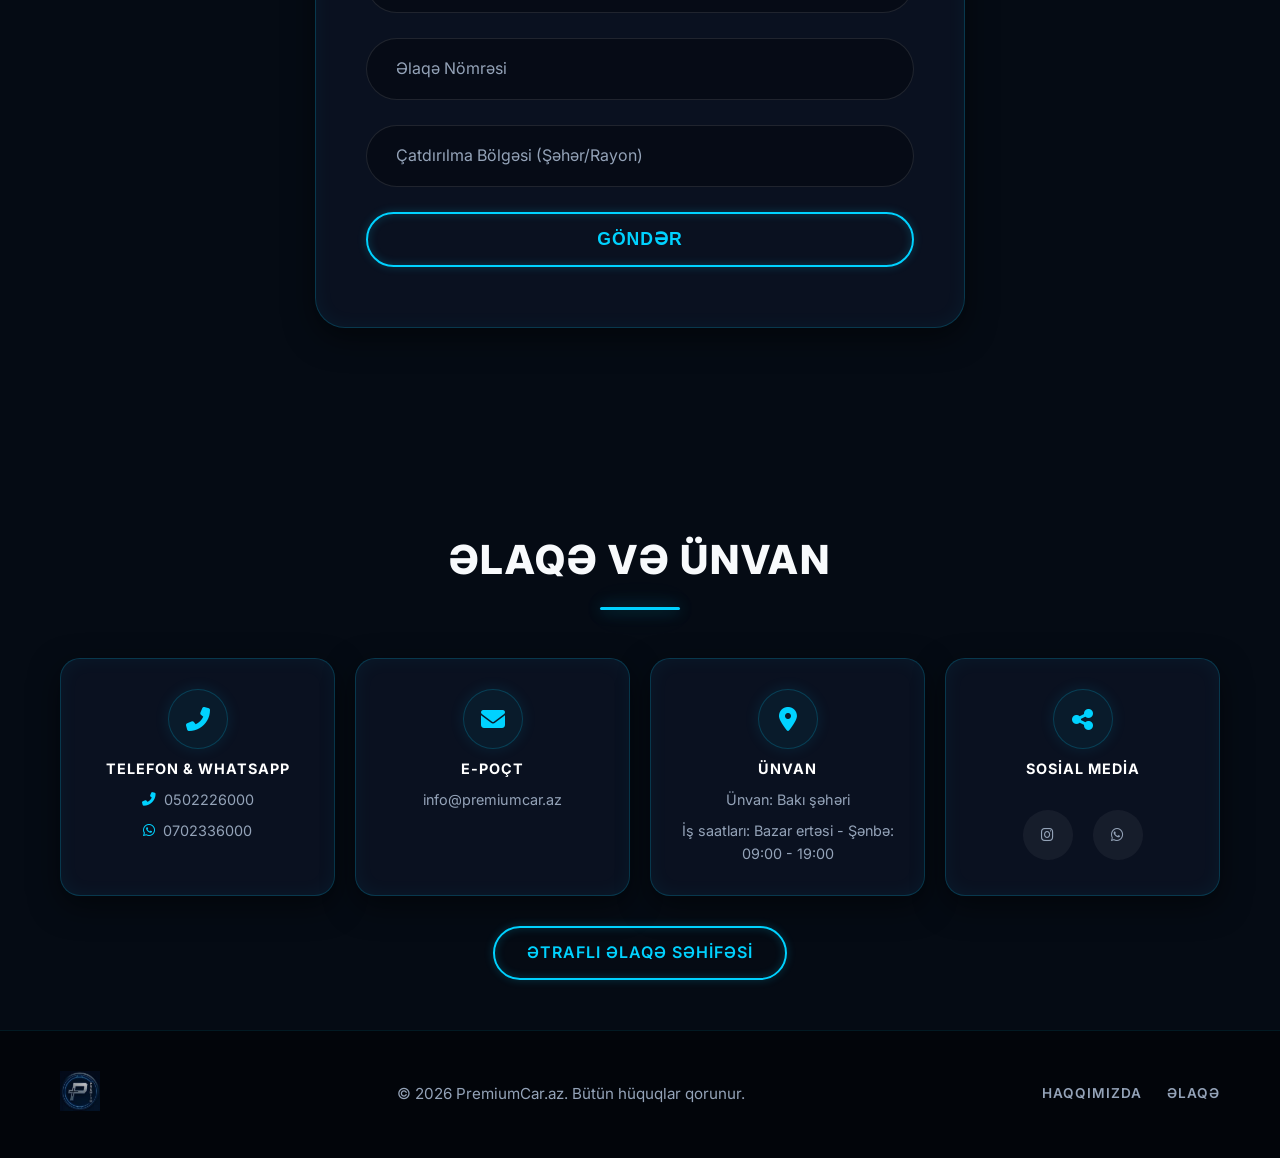
==== commit e95983de: "Add icons next to phone numbers in contact sections" ====
--- a/index.html
+++ b/index.html
@@ -257,8 +257,8 @@
                 <div class="contact-card neon-border">
                     <div class="icon-box"><i class="fas fa-phone-alt"></i></div>
                     <h4>Telefon &amp; WhatsApp</h4>
-                    <p><a href="tel:0502226000">0502226000</a></p>
-                    <p><a href="tel:0702336000">0702336000</a></p>
+                    <p class="contact-phone-row"><i class="fas fa-phone-alt"></i><a href="tel:0502226000">0502226000</a></p>
+                    <p class="contact-phone-row"><i class="fab fa-whatsapp"></i><a href="tel:0702336000">0702336000</a></p>
                 </div>
                 <div class="contact-card neon-border">
                     <div class="icon-box"><i class="fas fa-envelope"></i></div>
--- a/css/style.css
+++ b/css/style.css
@@ -18,12 +18,16 @@
     box-sizing: border-box;
 }
 
+html, body {
+    overflow-x: hidden;
+    width: 100%;
+}
+
 body {
     font-family: 'Inter', sans-serif;
     color: var(--text-main);
     background-color: var(--bg-dark);
     line-height: 1.6;
-    overflow-x: hidden;
 }
 
 a {
@@ -673,6 +677,31 @@
 .review-avatar { width: 44px; height: 44px; border-radius: 50%; background: rgba(0,210,255,0.1); border: 1px solid rgba(0,210,255,0.2); display: flex; align-items: center; justify-content: center; color: var(--primary-color); flex-shrink: 0; }
 .review-name { font-weight: 700; color: #fff; font-size: 0.95rem; }
 .review-car { color: var(--primary-color); font-size: 0.8rem; font-weight: 600; letter-spacing: 1px; }
+
+/* CONTACT PHONE ROW */
+.contact-phone-row {
+    display: flex;
+    align-items: center;
+    justify-content: center;
+    gap: 8px;
+    color: var(--text-light);
+    font-size: 0.9rem;
+}
+
+.contact-phone-row i {
+    color: var(--primary-color);
+    font-size: 0.85rem;
+    flex-shrink: 0;
+}
+
+.contact-phone-row a, .contact-phone-row span {
+    color: var(--text-light);
+    transition: color 0.3s;
+}
+
+.contact-phone-row a:hover {
+    color: var(--primary-color);
+}
 
 /* CONTACT ROW homepage */
 .contact-row { display: grid; grid-template-columns: repeat(4, 1fr); gap: 20px; margin-bottom: 30px; }
@@ -796,4 +825,38 @@
     .features-grid {
         grid-template-columns: 1fr;
     }
-}
+
+    .contact-row {
+        grid-template-columns: 1fr;
+    }
+
+    .contact-page-grid {
+        grid-template-columns: 1fr;
+    }
+
+    .contact-bottom-grid {
+        grid-template-columns: 1fr;
+    }
+    
+    .home-stats {
+        flex-direction: column;
+        padding: 20px;
+    }
+    
+    .home-stat-divider {
+        width: 100%;
+        height: 1px;
+        margin: 10px 0;
+    }
+    
+    .footer-inner {
+        flex-direction: column;
+        text-align: center;
+        gap: 15px;
+    }
+    
+    .footer-links {
+        flex-direction: column;
+        gap: 10px;
+    }
+}
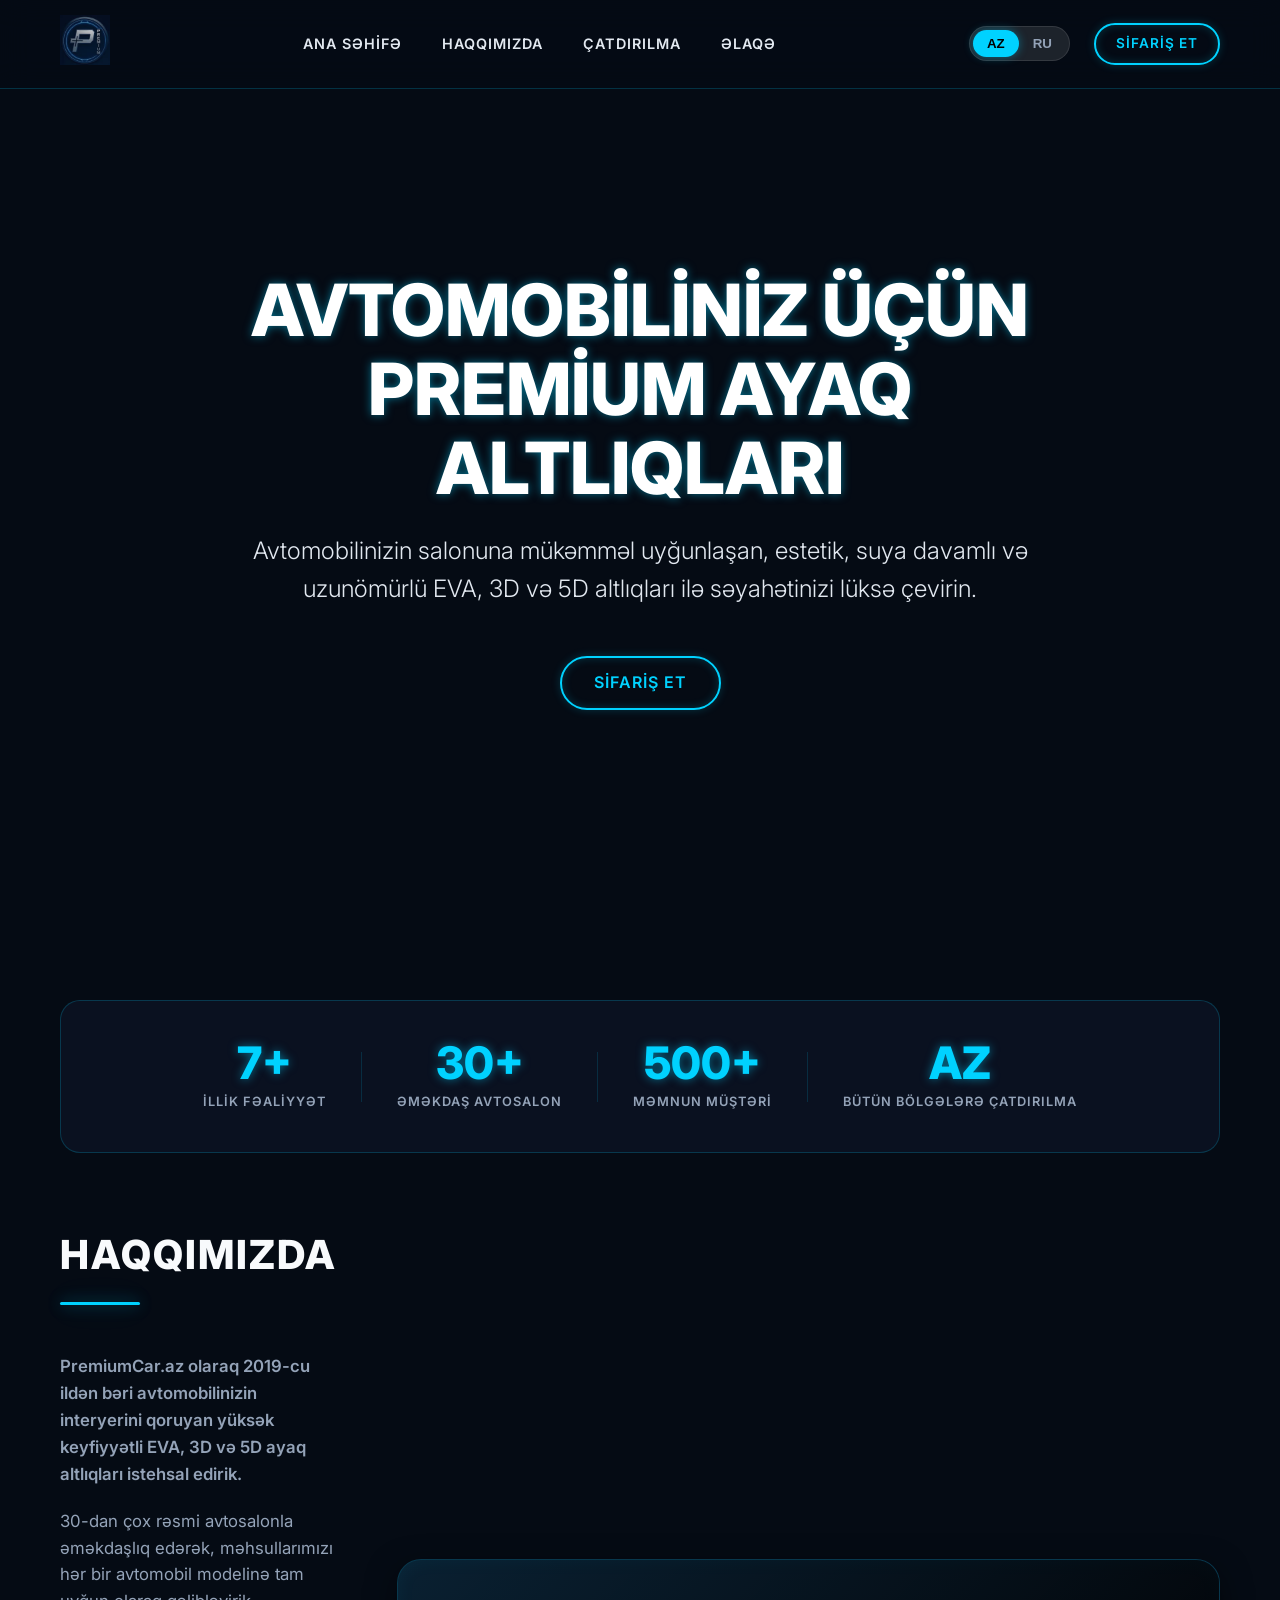
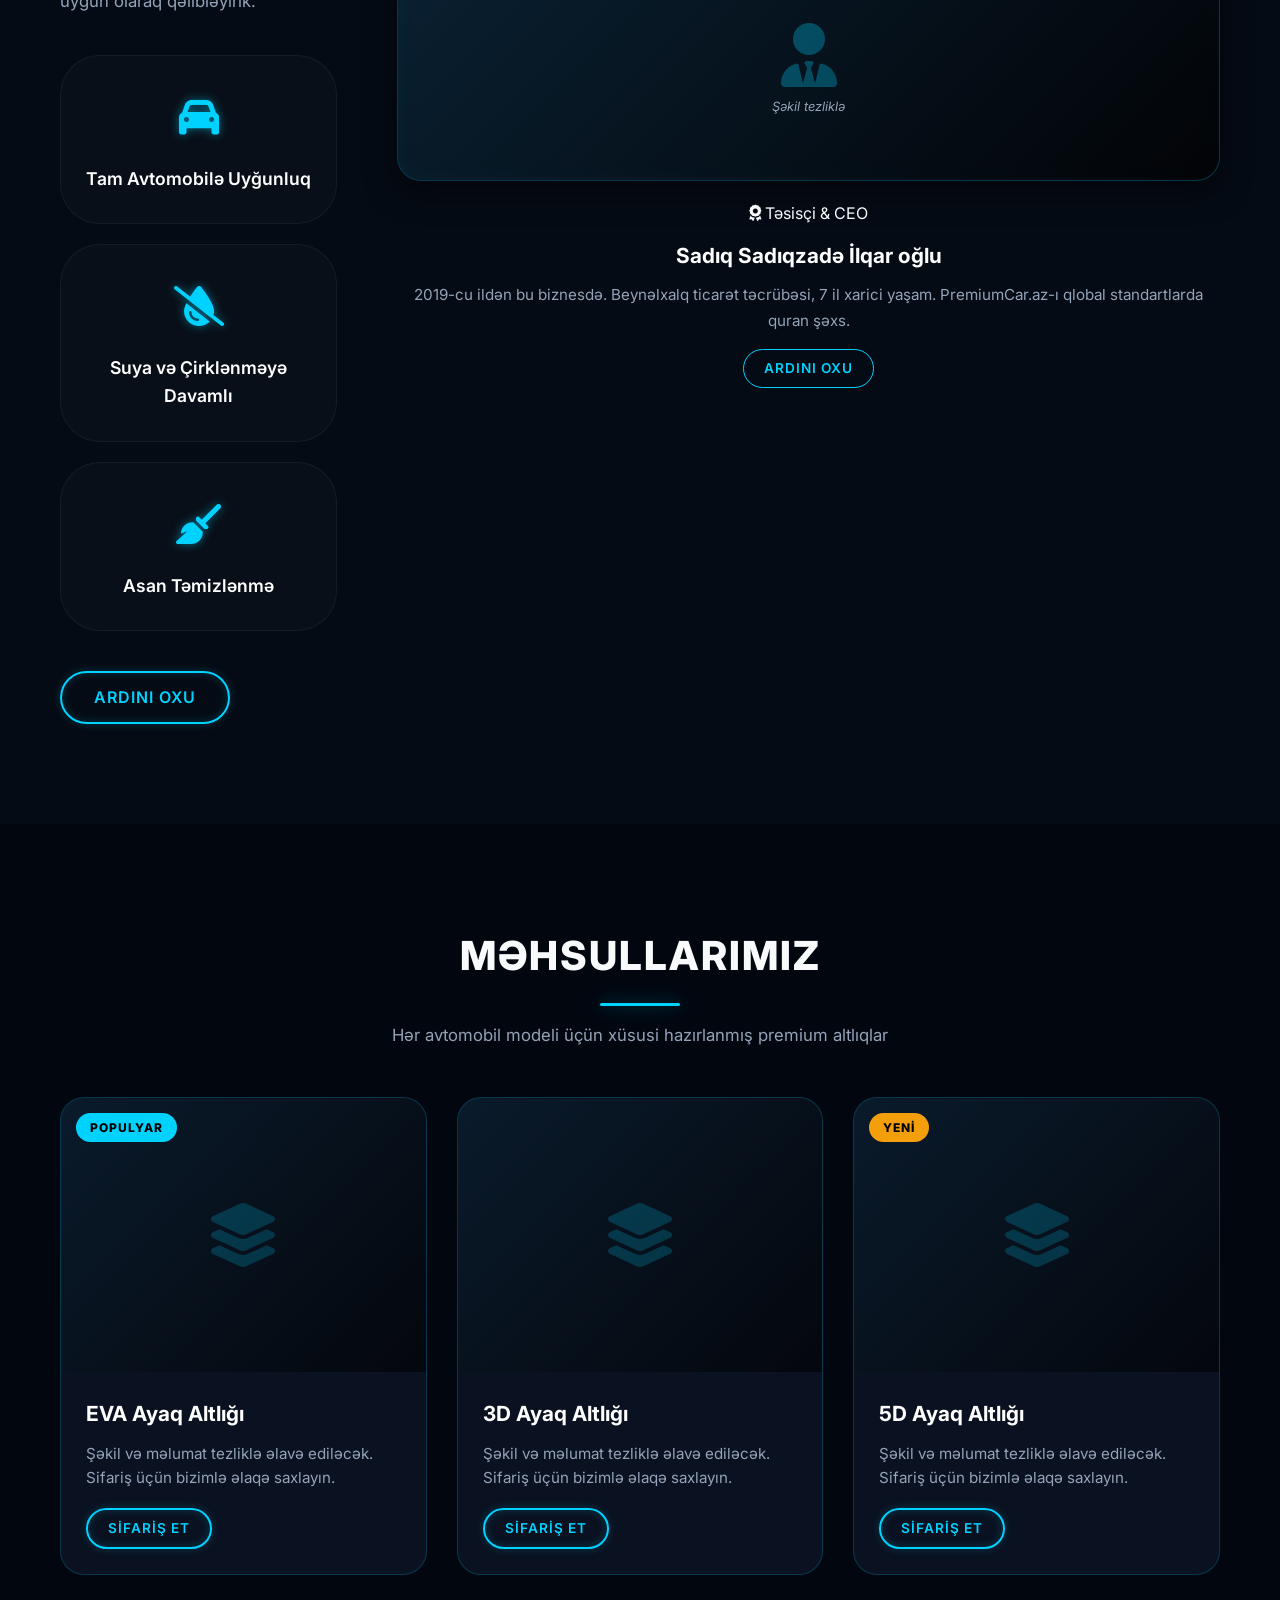
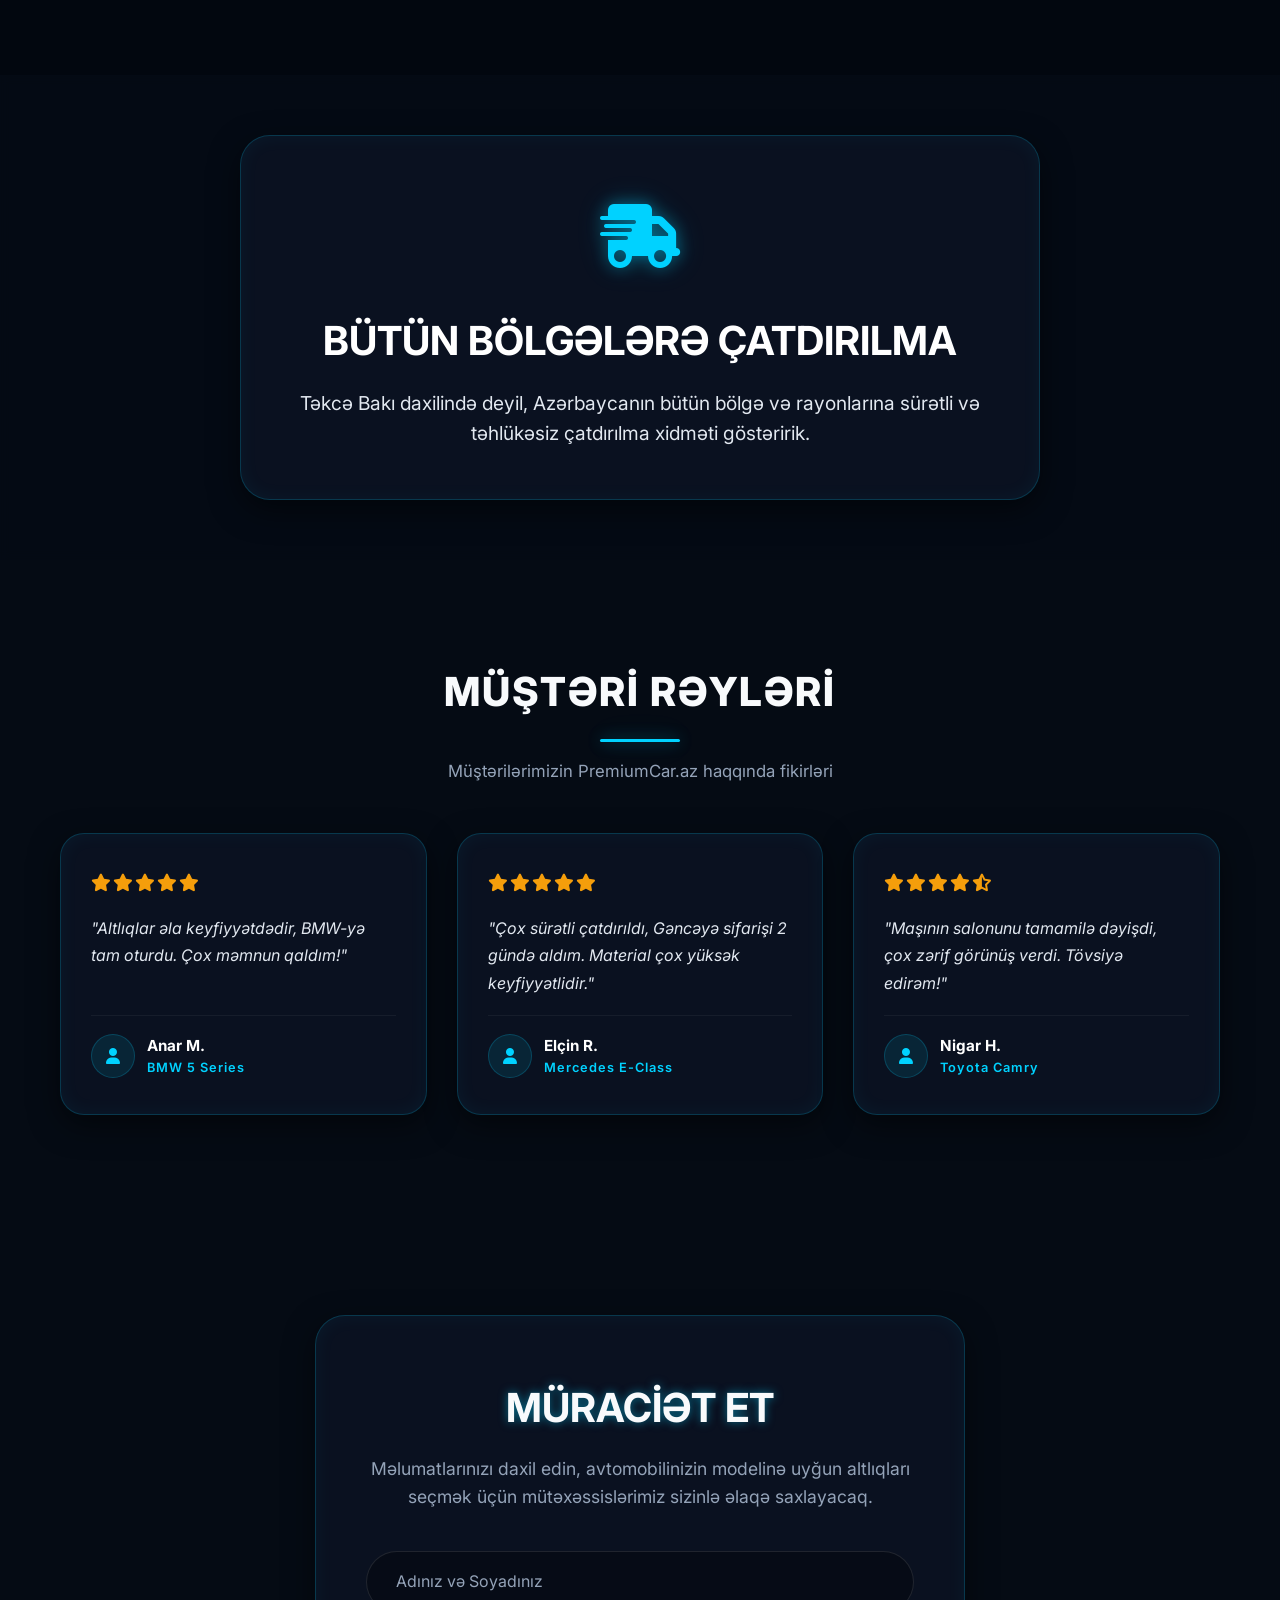
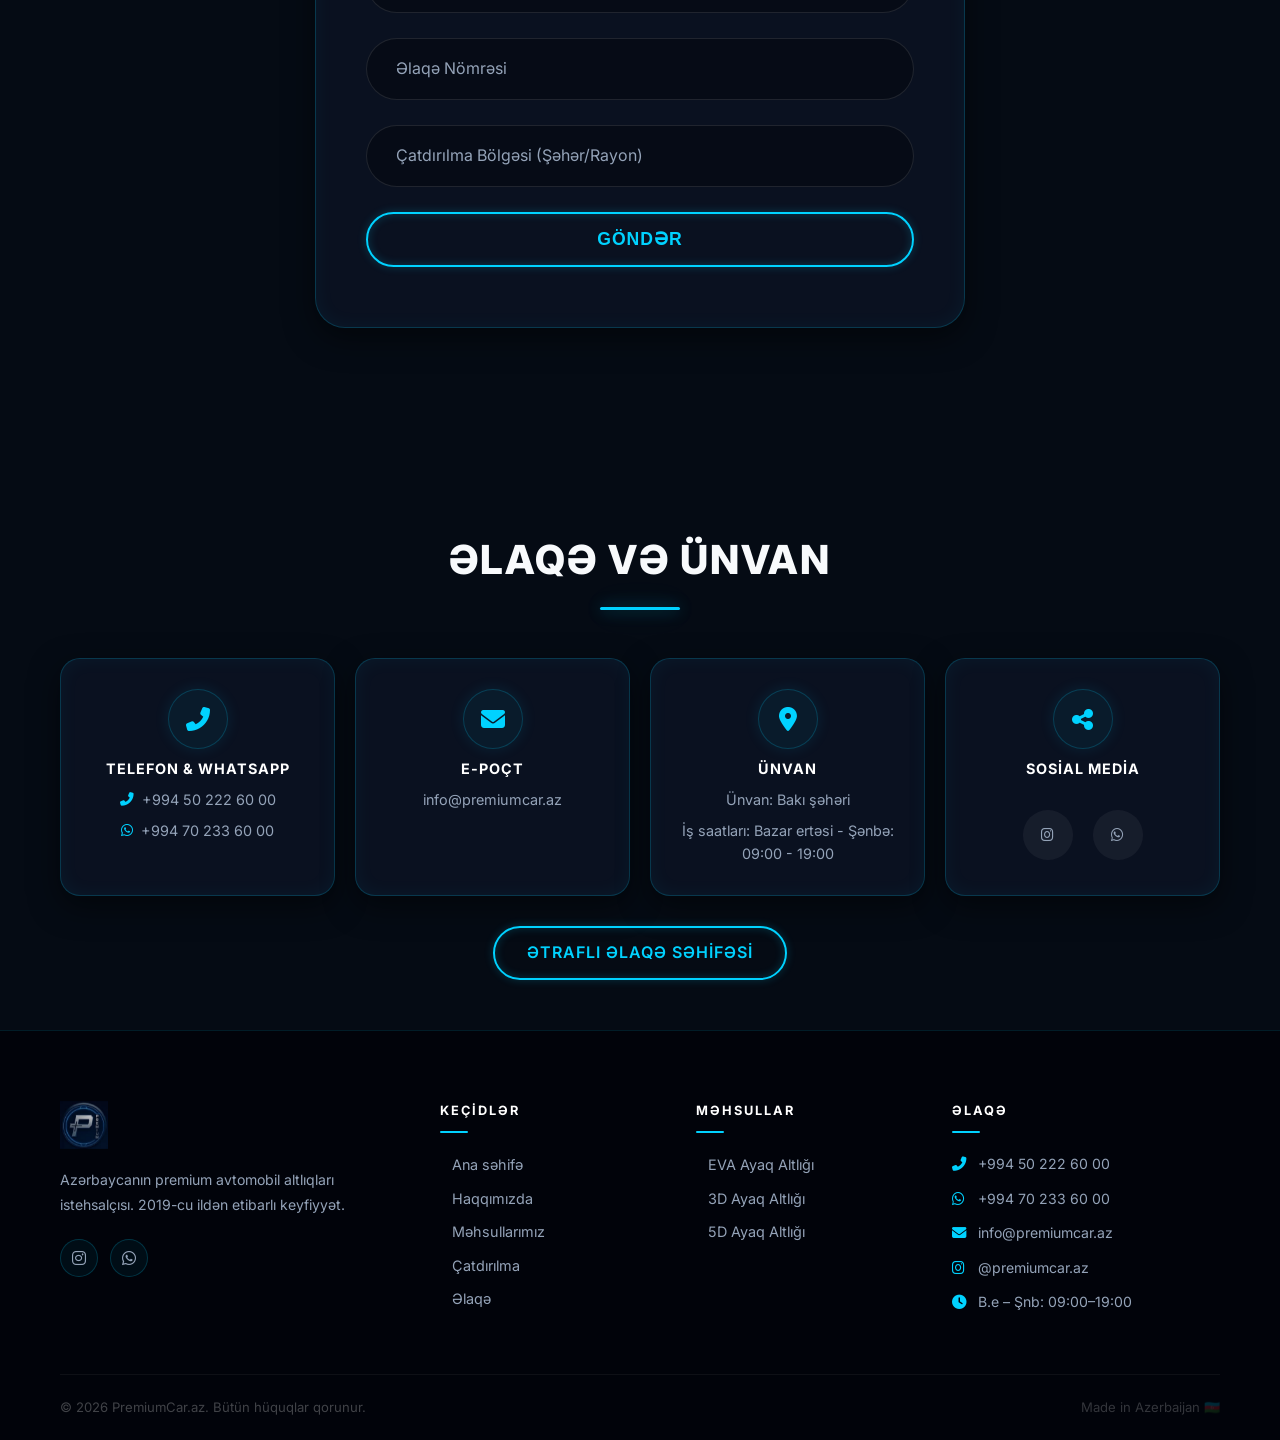
==== commit e8b01f6a: "Full footer redesign, +994 phone format, RU translations completed" ====
--- a/index.html
+++ b/index.html
@@ -257,8 +257,8 @@
                 <div class="contact-card neon-border">
                     <div class="icon-box"><i class="fas fa-phone-alt"></i></div>
                     <h4>Telefon &amp; WhatsApp</h4>
-                    <p class="contact-phone-row"><i class="fas fa-phone-alt"></i><a href="tel:0502226000">0502226000</a></p>
-                    <p class="contact-phone-row"><i class="fab fa-whatsapp"></i><a href="tel:0702336000">0702336000</a></p>
+                    <p class="contact-phone-row"><i class="fas fa-phone-alt"></i><a href="tel:+994502226000">+994 50 222 60 00</a></p>
+                    <p class="contact-phone-row"><i class="fab fa-whatsapp"></i><a href="tel:+994702336000">+994 70 233 60 00</a></p>
                 </div>
                 <div class="contact-card neon-border">
                     <div class="icon-box"><i class="fas fa-envelope"></i></div>
@@ -286,17 +286,59 @@
         </div>
     </section>
 
-    <footer>
-        <div class="container">
-            <div class="footer-inner">
-                <div class="footer-logo">
-                    <img src="logopremiumcar.jpg" alt="PremiumCar.az" style="height:40px; mix-blend-mode:screen;">
-                </div>
+    <footer class="site-footer">
+        <div class="container">
+            <div class="footer-grid">
+
+                <!-- Logo + Məlumat -->
+                <div class="footer-col footer-brand">
+                    <img src="logopremiumcar.jpg" alt="PremiumCar.az" class="footer-logo-img">
+                    <p data-i18n="footer_about_short">Azərbaycanın premium avtomobil altlıqları istehsalçısı. 2019-cu ildən etibarlı keyfiyyət.</p>
+                    <div class="footer-socials">
+                        <a href="https://www.instagram.com/premiumcar.az/" target="_blank" aria-label="Instagram"><i class="fab fa-instagram"></i></a>
+                        <a href="https://wa.me/994502226000" target="_blank" aria-label="WhatsApp"><i class="fab fa-whatsapp"></i></a>
+                    </div>
+                </div>
+
+                <!-- Naviqasiya -->
+                <div class="footer-col">
+                    <h4 class="footer-col-title" data-i18n="footer_nav_title">Keçidlər</h4>
+                    <ul class="footer-nav">
+                        <li><a href="index.html" data-i18n="nav_home">Ana səhifə</a></li>
+                        <li><a href="about.html" data-i18n="nav_about">Haqqımızda</a></li>
+                        <li><a href="index.html#products" data-i18n="products_title">Məhsullar</a></li>
+                        <li><a href="index.html#delivery" data-i18n="nav_delivery">Çatdırılma</a></li>
+                        <li><a href="contact.html" data-i18n="nav_contact">Əlaqə</a></li>
+                    </ul>
+                </div>
+
+                <!-- Məhsullar -->
+                <div class="footer-col">
+                    <h4 class="footer-col-title" data-i18n="footer_products_title">Məhsullar</h4>
+                    <ul class="footer-nav">
+                        <li><a href="index.html#products" data-i18n="prod1_name">EVA Ayaq Altlığı</a></li>
+                        <li><a href="index.html#products" data-i18n="prod2_name">3D Ayaq Altlığı</a></li>
+                        <li><a href="index.html#products" data-i18n="prod3_name">5D Ayaq Altlığı</a></li>
+                    </ul>
+                </div>
+
+                <!-- Əlaqə -->
+                <div class="footer-col">
+                    <h4 class="footer-col-title" data-i18n="nav_contact">Əlaqə</h4>
+                    <ul class="footer-contact-list">
+                        <li><i class="fas fa-phone-alt"></i><a href="tel:+994502226000">+994 50 222 60 00</a></li>
+                        <li><i class="fab fa-whatsapp"></i><a href="tel:+994702336000">+994 70 233 60 00</a></li>
+                        <li><i class="fas fa-envelope"></i><a href="mailto:info@premiumcar.az">info@premiumcar.az</a></li>
+                        <li><i class="fab fa-instagram"></i><a href="https://www.instagram.com/premiumcar.az/" target="_blank">@premiumcar.az</a></li>
+                        <li><i class="fas fa-clock"></i><span data-i18n="footer_hours">B.e – Şnb: 09:00–19:00</span></li>
+                    </ul>
+                </div>
+
+            </div>
+
+            <div class="footer-bottom">
                 <p data-i18n="footer_text">© 2026 PremiumCar.az. Bütün hüquqlar qorunur.</p>
-                <div class="footer-links">
-                    <a href="about.html" data-i18n="nav_about">Haqqımızda</a>
-                    <a href="contact.html" data-i18n="nav_contact">Əlaqə</a>
-                </div>
+                <p class="footer-made">Made in Azerbaijan 🇦🇿</p>
             </div>
         </div>
     </footer>
--- a/css/style.css
+++ b/css/style.css
@@ -598,26 +598,165 @@
     transform: translateY(-5px);
 }
 
-/* Footer */
-footer {
-    background: #02050a;
-    color: var(--text-light);
-    padding: 40px 0;
-    border-top: 1px solid rgba(0, 210, 255, 0.1);
-    font-size: 0.95rem;
-}
-
-.footer-inner {
+/* ── SITE FOOTER ── */
+.site-footer {
+    background: #01030a;
+    border-top: 1px solid rgba(0, 210, 255, 0.12);
+    padding: 70px 0 0;
+    font-size: 0.9rem;
+}
+
+.footer-grid {
+    display: grid;
+    grid-template-columns: 1.6fr 1fr 1fr 1.3fr;
+    gap: 50px;
+    padding-bottom: 60px;
+    border-bottom: 1px solid rgba(255,255,255,0.05);
+}
+
+.footer-brand { display: flex; flex-direction: column; gap: 18px; }
+
+.footer-logo-img {
+    height: 48px;
+    mix-blend-mode: screen;
+    object-fit: contain;
+    object-position: left;
+}
+
+.footer-brand p {
+    color: var(--text-light);
+    line-height: 1.8;
+    font-size: 0.88rem;
+}
+
+.footer-socials {
+    display: flex;
+    gap: 12px;
+    margin-top: 4px;
+}
+
+.footer-socials a {
+    width: 38px;
+    height: 38px;
+    border-radius: 50%;
+    border: 1px solid rgba(0,210,255,0.2);
+    background: rgba(0,210,255,0.05);
+    display: flex;
+    align-items: center;
+    justify-content: center;
+    color: var(--text-light);
+    font-size: 1rem;
+    transition: all 0.3s;
+}
+
+.footer-socials a:hover {
+    background: var(--primary-color);
+    border-color: var(--primary-color);
+    color: #000;
+    transform: translateY(-3px);
+}
+
+.footer-col-title {
+    color: #fff;
+    font-size: 0.8rem;
+    font-weight: 700;
+    text-transform: uppercase;
+    letter-spacing: 2px;
+    margin-bottom: 20px;
+    position: relative;
+    padding-bottom: 12px;
+}
+
+.footer-col-title::after {
+    content: '';
+    position: absolute;
+    bottom: 0;
+    left: 0;
+    width: 28px;
+    height: 2px;
+    background: var(--primary-color);
+    border-radius: 2px;
+}
+
+.footer-nav {
+    list-style: none;
+    display: flex;
+    flex-direction: column;
+    gap: 10px;
+}
+
+.footer-nav li a {
+    color: var(--text-light);
+    font-size: 0.9rem;
+    transition: all 0.3s;
+    display: inline-flex;
+    align-items: center;
+    gap: 6px;
+}
+
+.footer-nav li a::before {
+    content: '›';
+    color: var(--primary-color);
+    font-size: 1rem;
+    line-height: 1;
+    opacity: 0;
+    transform: translateX(-5px);
+    transition: all 0.3s;
+}
+
+.footer-nav li a:hover {
+    color: var(--primary-color);
+    padding-left: 4px;
+}
+
+.footer-nav li a:hover::before {
+    opacity: 1;
+    transform: translateX(0);
+}
+
+.footer-contact-list {
+    list-style: none;
+    display: flex;
+    flex-direction: column;
+    gap: 12px;
+}
+
+.footer-contact-list li {
+    display: flex;
+    align-items: center;
+    gap: 10px;
+    color: var(--text-light);
+    font-size: 0.88rem;
+}
+
+.footer-contact-list li i {
+    color: var(--primary-color);
+    width: 16px;
+    flex-shrink: 0;
+    font-size: 0.9rem;
+}
+
+.footer-contact-list li a, .footer-contact-list li span {
+    color: var(--text-light);
+    transition: color 0.3s;
+}
+
+.footer-contact-list li a:hover { color: var(--primary-color); }
+
+.footer-bottom {
     display: flex;
     align-items: center;
     justify-content: space-between;
-    gap: 20px;
+    padding: 22px 0;
+    color: rgba(255,255,255,0.25);
+    font-size: 0.82rem;
     flex-wrap: wrap;
-}
-
-.footer-links { display: flex; gap: 25px; }
-.footer-links a { color: var(--text-light); font-size: 0.85rem; font-weight: 600; letter-spacing: 1px; text-transform: uppercase; transition: color 0.3s; }
-.footer-links a:hover { color: var(--primary-color); }
+    gap: 10px;
+}
+
+.footer-made { color: rgba(255,255,255,0.2); }
+
+
 
 /* HOME STATS */
 .home-stats {
@@ -849,14 +988,13 @@
         margin: 10px 0;
     }
     
-    .footer-inner {
+    .footer-grid {
+        grid-template-columns: 1fr;
+        gap: 30px;
+    }
+
+    .footer-bottom {
         flex-direction: column;
         text-align: center;
-        gap: 15px;
-    }
-    
-    .footer-links {
-        flex-direction: column;
-        gap: 10px;
-    }
-}
+    }
+}
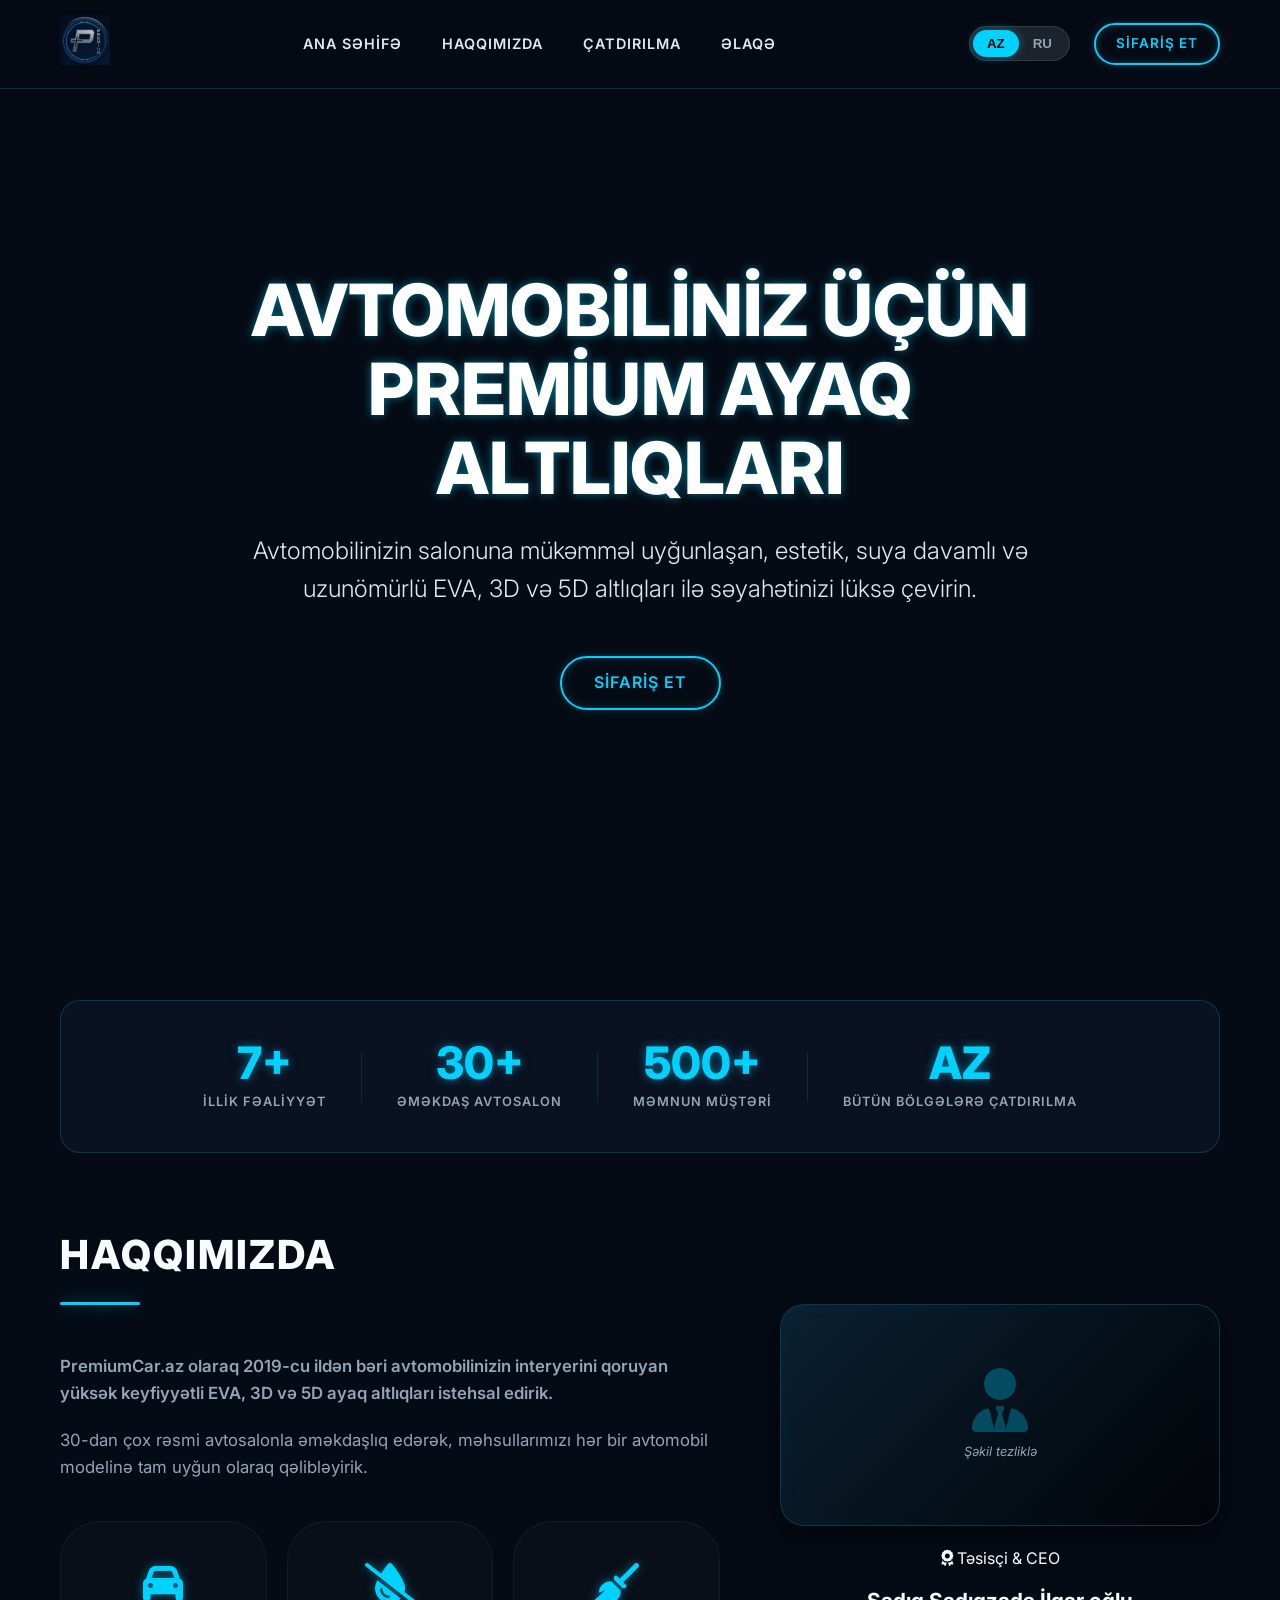
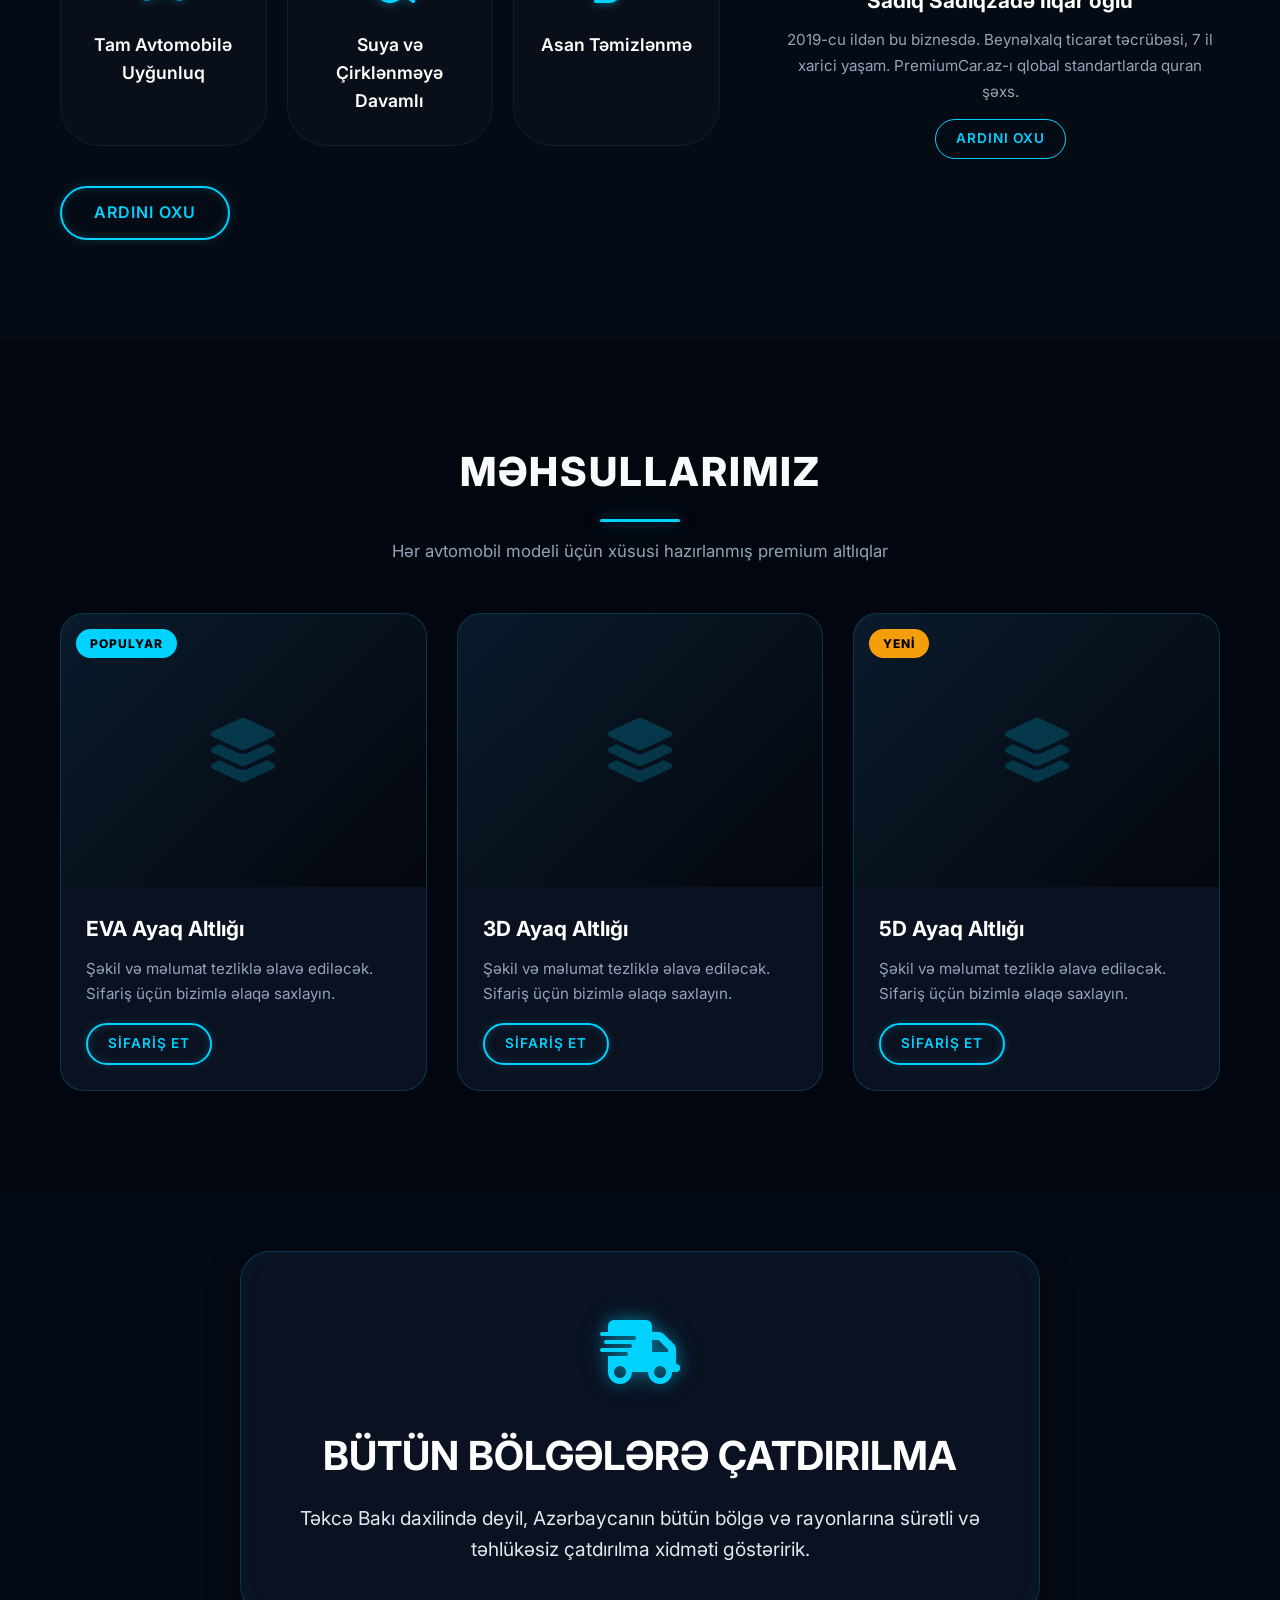
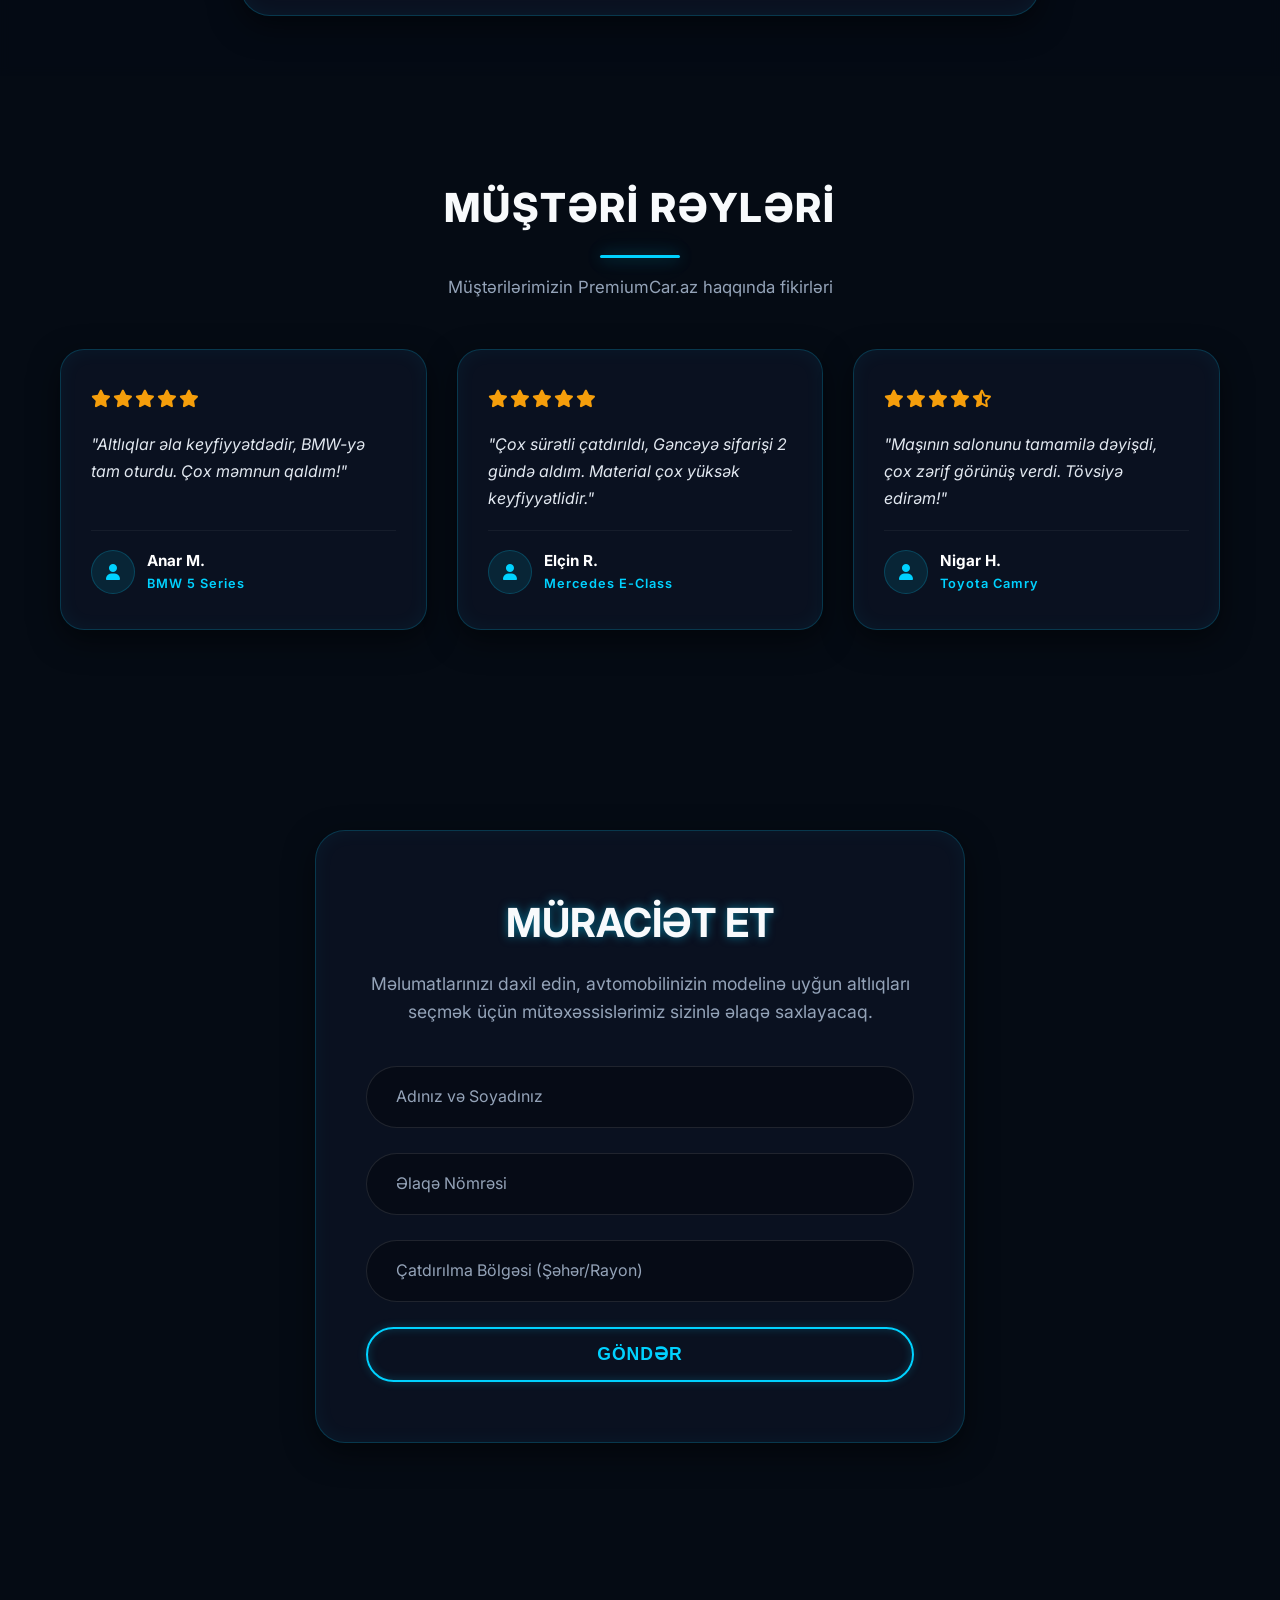
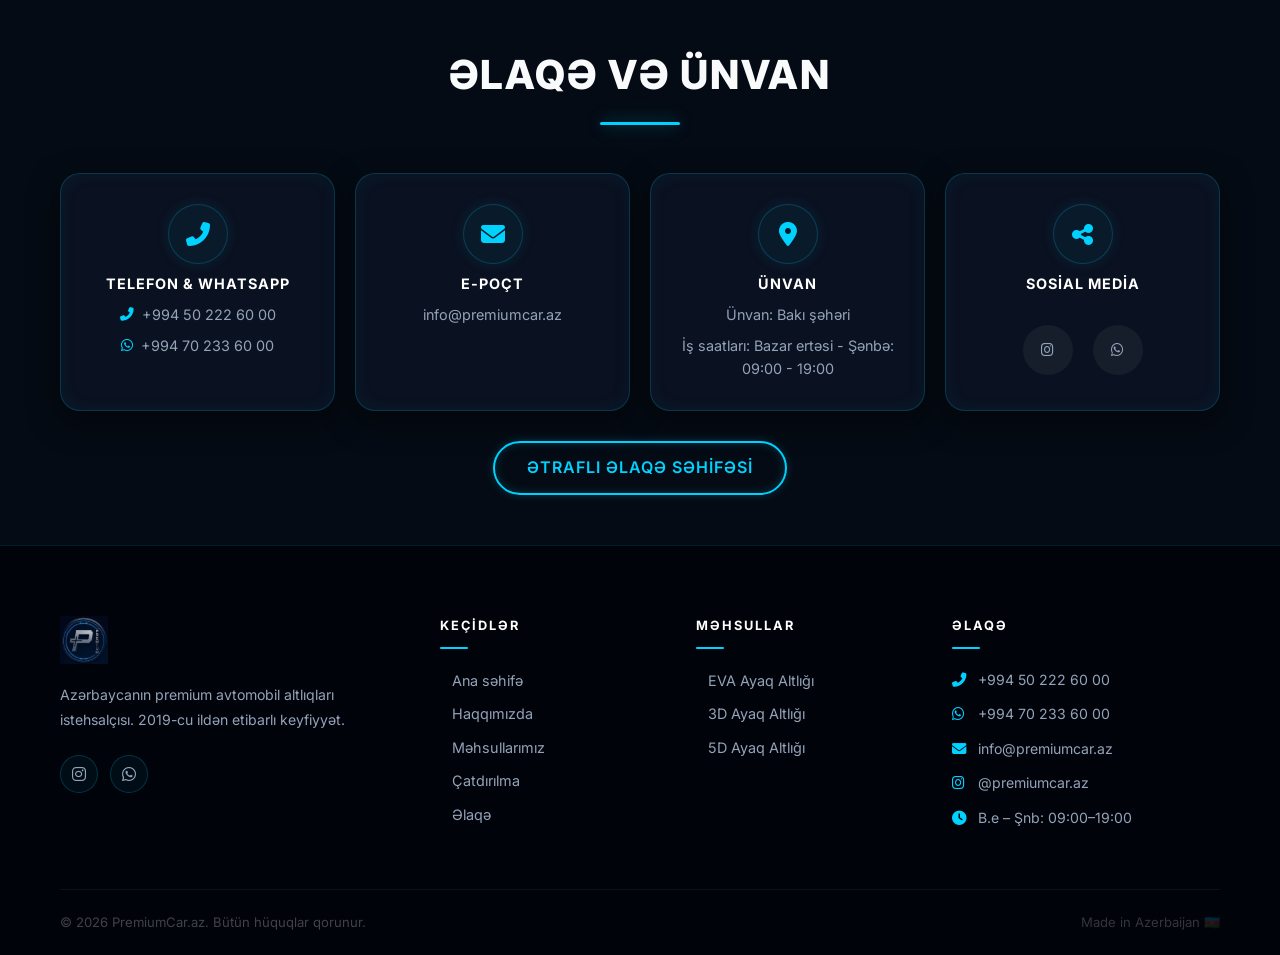
==== commit 30f5e422: "Add car mat hero image and favicon to all pages" ====
--- a/index.html
+++ b/index.html
@@ -6,6 +6,7 @@
     <title>PremiumCar.az - Premium Avtomobil Ayaq Altlıqları</title>
     <meta name="description" content="Avtomobiliniz üçün xüsusi qəliblənmiş, suya davamlı və premium görünüşlü EVA və 3D/5D ayaq altlıqları. Bütün bölgələrə çatdırılma.">
     <link href="https://fonts.googleapis.com/css2?family=Inter:wght@300;400;600;800&display=swap" rel="stylesheet">
+    <link rel="icon" type="image/jpeg" href="logopremiumcar.jpg">
     <link rel="stylesheet" href="css/style.css">
     <link rel="stylesheet" href="https://cdnjs.cloudflare.com/ajax/libs/font-awesome/6.4.0/css/all.min.css">
 </head>
@@ -256,18 +257,18 @@
             <div class="contact-row">
                 <div class="contact-card neon-border">
                     <div class="icon-box"><i class="fas fa-phone-alt"></i></div>
-                    <h4>Telefon &amp; WhatsApp</h4>
+                    <h4 data-i18n="contact_phone_label">Telefon &amp; WhatsApp</h4>
                     <p class="contact-phone-row"><i class="fas fa-phone-alt"></i><a href="tel:+994502226000">+994 50 222 60 00</a></p>
                     <p class="contact-phone-row"><i class="fab fa-whatsapp"></i><a href="tel:+994702336000">+994 70 233 60 00</a></p>
                 </div>
                 <div class="contact-card neon-border">
                     <div class="icon-box"><i class="fas fa-envelope"></i></div>
-                    <h4>E-poçt</h4>
+                    <h4 data-i18n="contact_email_label">E-poçt</h4>
                     <p><a href="mailto:info@premiumcar.az">info@premiumcar.az</a></p>
                 </div>
                 <div class="contact-card neon-border">
                     <div class="icon-box"><i class="fas fa-map-marker-alt"></i></div>
-                    <h4>Ünvan</h4>
+                    <h4 data-i18n="contact_address_label">Ünvan</h4>
                     <p data-i18n="address_text">Bakı şəhəri</p>
                     <p data-i18n="hours_text">B.e. – Şənbə: 09:00–19:00</p>
                 </div>
--- a/css/style.css
+++ b/css/style.css
@@ -21,6 +21,13 @@
 html, body {
     overflow-x: hidden;
     width: 100%;
+    position: relative;
+    max-width: 100%;
+}
+
+img {
+    max-width: 100%;
+    height: auto;
 }
 
 body {
@@ -212,7 +219,7 @@
 .hero {
     height: 100vh;
     min-height: 700px;
-    background: url('https://images.unsplash.com/photo-1603584173870-7f23fdae1b7a?ixlib=rb-4.0.3&auto=format&fit=crop&w=1920&q=80') center/cover no-repeat;
+    background: url('https://images.unsplash.com/photo-1558618666-fcd25c85cd64?ixlib=rb-4.0.3&auto=format&fit=crop&w=1920&q=80') center/cover no-repeat;
     position: relative;
     display: flex;
     align-items: center;
@@ -276,7 +283,7 @@
 }
 
 .about-text {
-    flex: 1;
+    flex: 1.2;
 }
 
 .text-lead {
@@ -777,7 +784,7 @@
 .home-stat-divider { width: 1px; height: 50px; background: rgba(0,210,255,0.15); }
 
 /* FOUNDER PREVIEW */
-.founder-preview { display: flex; flex-direction: column; gap: 20px; align-items: center; }
+.founder-preview { flex: 0.8; display: flex; flex-direction: column; gap: 20px; align-items: center; min-width: 300px; }
 .founder-preview-photo { width: 100%; border-radius: 24px; overflow: hidden; }
 .founder-preview-placeholder { width: 100%; min-height: 220px; display: flex; flex-direction: column; align-items: center; justify-content: center; gap: 10px; background: linear-gradient(135deg, rgba(0,210,255,0.08), rgba(0,0,0,0.8)); padding: 30px; }
 .founder-preview-placeholder i { font-size: 4rem; color: rgba(0,210,255,0.3); }
